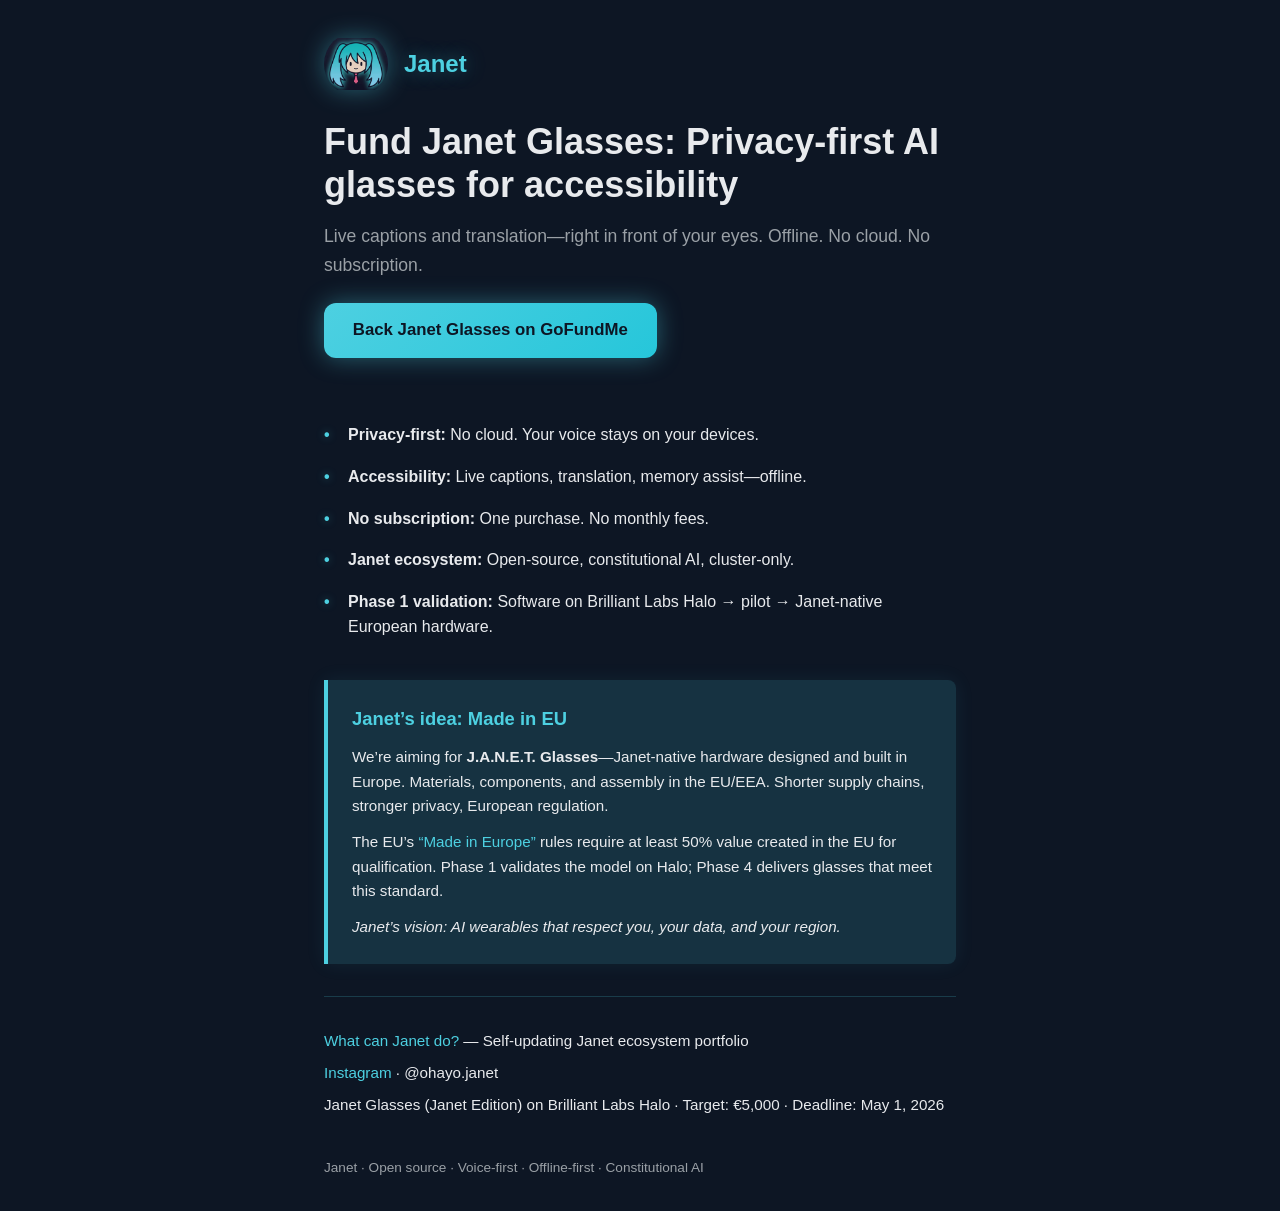
==== index.html @ bca8fe74 "Janet Glasses campaign landing page Made-with: Cursor" ====
<!DOCTYPE html>
<html lang="en">
<head>
    <meta charset="UTF-8">
    <meta name="viewport" content="width=device-width, initial-scale=1.0">
    <title>Fund Janet Glasses — Privacy-first AI glasses for accessibility</title>
    <meta name="description" content="Janet Glasses: live captions and translation, offline, no cloud, no subscription. Phase 1 crowdfunding for Janet Edition on Brilliant Labs Halo.">
    <link rel="icon" href="janet-icon.png" type="image/png">
    <style>
        :root {
            --aqua: #4DD0E1;
            --aqua-glow: rgba(77, 208, 225, 0.4);
            --aqua-soft: rgba(77, 208, 225, 0.15);
            --pink: #F48FB1;
            --pink-accent: #E91E63;
            --navy-bg: #0d1624;
            --navy-card: #151d2e;
            --text: #e8eaed;
            --text-muted: #9aa0a6;
        }
        * { margin: 0; padding: 0; box-sizing: border-box; }
        body {
            font-family: -apple-system, BlinkMacSystemFont, 'Segoe UI', Roboto, sans-serif;
            background: var(--navy-bg);
            color: var(--text);
            line-height: 1.6;
            min-height: 100vh;
        }
        .container { max-width: 680px; margin: 0 auto; padding: 2rem 1.5rem; }
        .header {
            display: flex;
            align-items: center;
            gap: 1rem;
            margin-bottom: 1.5rem;
        }
        .janet-icon {
            width: 64px;
            height: 64px;
            border-radius: 50%;
            object-fit: contain;
            flex-shrink: 0;
            filter: drop-shadow(0 0 12px var(--aqua-glow));
        }
        .brand {
            font-size: 1.5rem;
            font-weight: 700;
            color: var(--aqua);
            text-shadow: 0 0 20px var(--aqua-glow);
        }
        h1 {
            font-size: clamp(1.75rem, 5vw, 2.25rem);
            font-weight: 700;
            margin-bottom: 1rem;
            line-height: 1.2;
        }
        .tagline {
            font-size: 1.1rem;
            color: var(--text-muted);
            margin-bottom: 1.5rem;
        }
        .cta {
            display: inline-block;
            background: linear-gradient(135deg, var(--aqua) 0%, #26C6DA 100%);
            color: var(--navy-bg);
            padding: 0.9rem 1.8rem;
            border-radius: 12px;
            font-weight: 600;
            text-decoration: none;
            font-size: 1.05rem;
            margin-bottom: 2rem;
            transition: all 0.2s;
            box-shadow: 0 0 24px var(--aqua-glow);
        }
        .cta:hover {
            box-shadow: 0 0 36px var(--aqua-glow), 0 0 60px rgba(77, 208, 225, 0.2);
            transform: scale(1.02);
        }
        .bullets {
            list-style: none;
            margin: 1.5rem 0;
        }
        .bullets li {
            padding: 0.5rem 0;
            padding-left: 1.5rem;
            position: relative;
        }
        .bullets li::before {
            content: "•";
            position: absolute;
            left: 0;
            color: var(--aqua);
            font-weight: bold;
            text-shadow: 0 0 8px var(--aqua-glow);
        }
        .links {
            margin-top: 2rem;
            padding-top: 1.5rem;
            border-top: 1px solid rgba(77, 208, 225, 0.2);
            font-size: 0.95rem;
        }
        .links a {
            color: var(--aqua);
            text-decoration: none;
        }
        .links a:hover { 
            text-decoration: underline; 
            text-shadow: 0 0 8px var(--aqua-glow);
        }
        .links p { margin: 0.5rem 0; }
        .made-in-eu {
            margin-top: 2rem;
            padding: 1.5rem;
            background: var(--aqua-soft);
            border-left: 4px solid var(--aqua);
            border-radius: 0 8px 8px 0;
            box-shadow: 0 0 20px rgba(77, 208, 225, 0.08);
        }
        .made-in-eu h2 {
            font-size: 1.15rem;
            margin-bottom: 0.75rem;
            color: var(--aqua);
        }
        .made-in-eu p {
            margin-bottom: 0.75rem;
            font-size: 0.95rem;
            color: var(--text);
        }
        .made-in-eu p:last-child { margin-bottom: 0; }
        .made-in-eu a {
            color: var(--aqua);
            text-decoration: none;
        }
        .made-in-eu a:hover { text-decoration: underline; }
        footer {
            margin-top: 2.5rem;
            font-size: 0.85rem;
            color: var(--text-muted);
        }
    </style>
</head>
<body>
    <div class="container">
        <header class="header">
            <img src="janet-icon.png" alt="Janet" class="janet-icon">
            <span class="brand">Janet</span>
        </header>

        <h1>Fund Janet Glasses: Privacy-first AI glasses for accessibility</h1>
        <p class="tagline">Live captions and translation—right in front of your eyes. Offline. No cloud. No subscription.</p>

        <a href="https://www.gofundme.com/f/janet-glasses-privacyfirst-ai-glasses-for-accessibility" class="cta" id="cta-gofundme">Back Janet Glasses on GoFundMe</a>

        <ul class="bullets">
            <li><strong>Privacy-first:</strong> No cloud. Your voice stays on your devices.</li>
            <li><strong>Accessibility:</strong> Live captions, translation, memory assist—offline.</li>
            <li><strong>No subscription:</strong> One purchase. No monthly fees.</li>
            <li><strong>Janet ecosystem:</strong> Open-source, constitutional AI, cluster-only.</li>
            <li><strong>Phase 1 validation:</strong> Software on Brilliant Labs Halo → pilot → Janet-native European hardware.</li>
        </ul>

        <section class="made-in-eu">
            <h2>Janet’s idea: Made in EU</h2>
            <p>We’re aiming for <strong>J.A.N.E.T. Glasses</strong>—Janet-native hardware designed and built in Europe. Materials, components, and assembly in the EU/EEA. Shorter supply chains, stronger privacy, European regulation.</p>
            <p>The EU’s <a href="https://eur-lex.europa.eu/eli/reg_impl/2025/1728/oj/eng" target="_blank" rel="noopener">“Made in Europe”</a> rules require at least 50% value created in the EU for qualification. Phase 1 validates the model on Halo; Phase 4 delivers glasses that meet this standard.</p>
            <p><em>Janet’s vision: AI wearables that respect you, your data, and your region.</em></p>
        </section>

        <div class="links">
            <p><a href="https://what-can-janet-do.pages.dev">What can Janet do?</a> — Self-updating Janet ecosystem portfolio</p>
            <p><a href="https://www.instagram.com/ohayo.janet/" target="_blank" rel="noopener">Instagram</a> · @ohayo.janet</p>
            <p>Janet Glasses (Janet Edition) on Brilliant Labs Halo · Target: €5,000 · Deadline: May 1, 2026</p>
        </div>

        <footer>
            Janet · Open source · Voice-first · Offline-first · Constitutional AI
        </footer>
    </div>
</body>
</html>
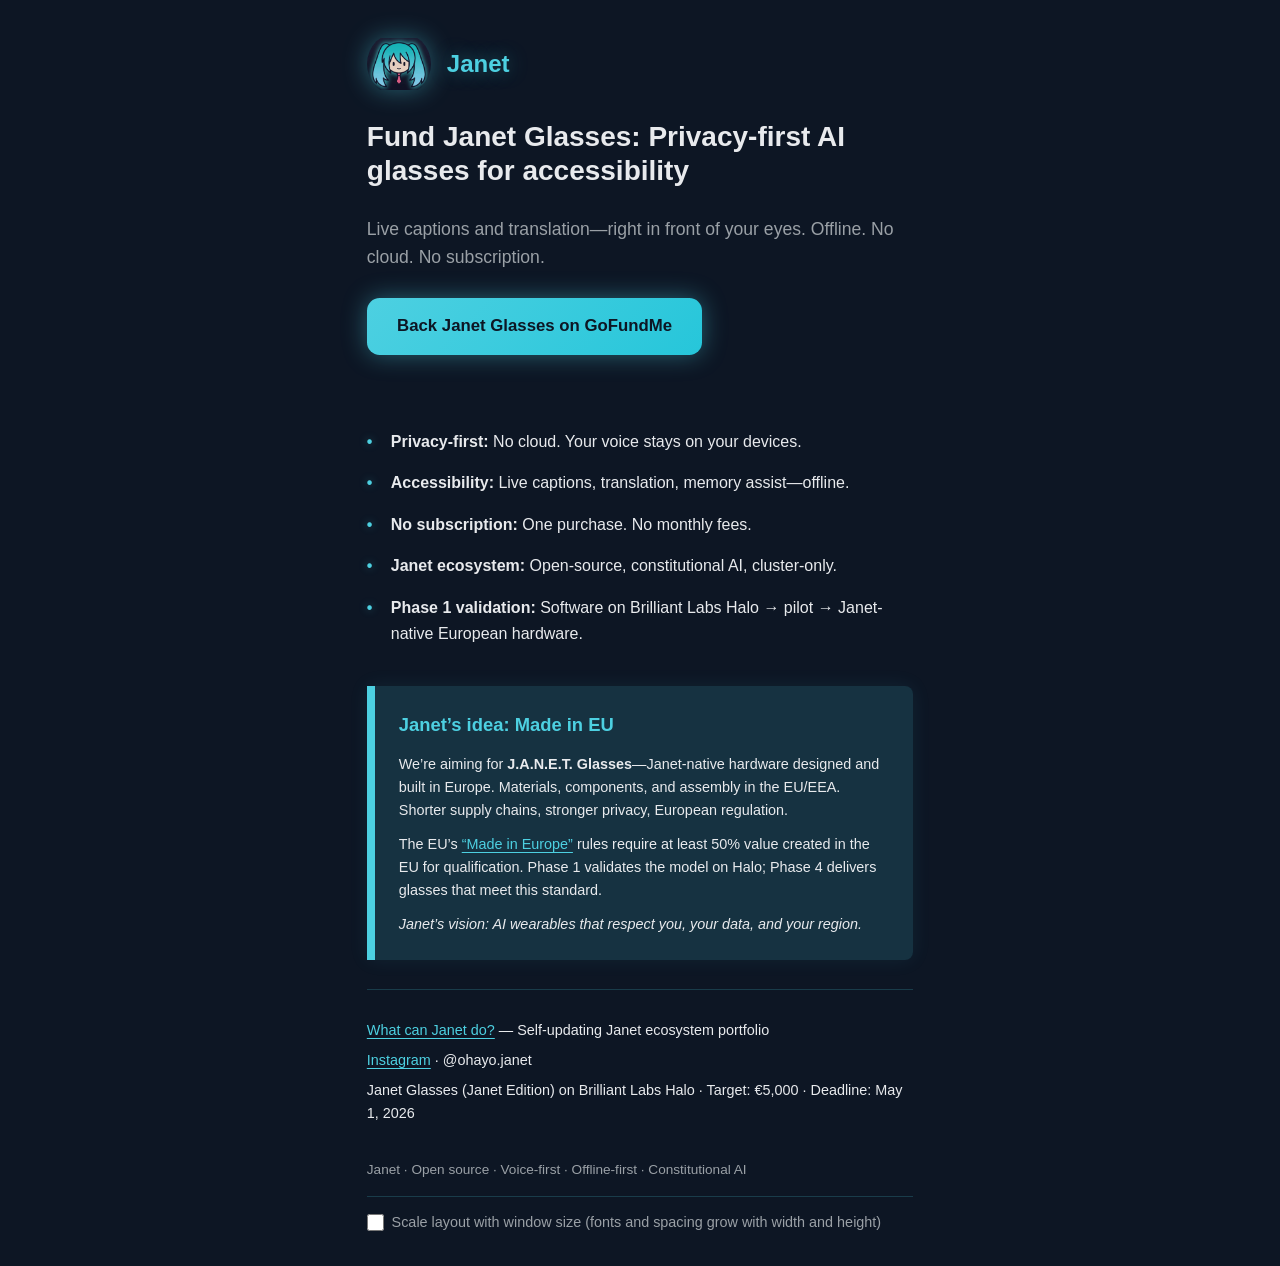
==== commit ccd64824: "Landing: a11y, fluid scale, GoFundMe embed, easter egg game - Skip link, focus-visible, reduced-moti" ====
--- a/index.html
+++ b/index.html
@@ -5,6 +5,16 @@
     <meta name="viewport" content="width=device-width, initial-scale=1.0">
     <title>Fund Janet Glasses — Privacy-first AI glasses for accessibility</title>
     <meta name="description" content="Janet Glasses: live captions and translation, offline, no cloud, no subscription. Phase 1 crowdfunding for Janet Edition on Brilliant Labs Halo.">
+    <meta property="og:title" content="Fund Janet Glasses — Privacy-first AI glasses for accessibility">
+    <meta property="og:description" content="Live captions and translation—right in front of your eyes. Offline. No cloud. No subscription.">
+    <meta property="og:image" content="https://glasses.greatsage.org/janet-glasses-hero-1200x630.png">
+    <meta property="og:url" content="https://glasses.greatsage.org/">
+    <meta property="og:type" content="website">
+    <meta name="twitter:card" content="summary_large_image">
+    <meta name="twitter:image" content="https://glasses.greatsage.org/janet-glasses-hero-1200x630.png">
+    <meta name="twitter:title" content="Fund Janet Glasses — Privacy-first AI glasses for accessibility">
+    <meta name="twitter:description" content="Live captions and translation—offline, no cloud, no subscription.">
+    <meta name="theme-color" content="#0d1624">
     <link rel="icon" href="janet-icon.png" type="image/png">
     <style>
         :root {
@@ -17,57 +27,126 @@
             --navy-card: #151d2e;
             --text: #e8eaed;
             --text-muted: #9aa0a6;
+            /* Scale from viewport – 1vmin = 1% of smaller dimension (aspect-ratio aware) */
+            --v: 1vmin;
+            --s: calc(var(--v) * 2);
+            /* Content width: viewport minus gutters, capped by height×ratio (width:height aspect scaling) */
+            --content-max: min(calc(100vw - var(--s) * 3), calc(100vh * 16 / 9));
+            --pad: var(--s);
+            /* Typography: scales with viewport (vmin = aspect-ratio aware) */
+            --fs-base: clamp(calc(var(--v) * 2), calc(var(--v) * 2.5), calc(var(--v) * 4));
+            --fs-heading: calc(var(--fs-base) * 1.75);
+            --fs-brand: calc(var(--fs-base) * 1.4);
+            --fs-small: calc(var(--fs-base) * 0.9);
+            /* Icon: proportional to viewport */
+            --icon-size: calc(var(--v) * 10);
+        }
+        /* Fixed mode: no viewport scaling */
+        html:not(:has(#fluid-scale:checked)) {
+            --content-max: 65ch;
+            --pad: 1em;
+            --fs-base: 1rem;
+            --fs-heading: 1.75em;
+            --fs-brand: 1.5em;
+            --fs-small: 0.9em;
+            --icon-size: 4em;
         }
         * { margin: 0; padding: 0; box-sizing: border-box; }
+        :focus { outline: none; }
+        :focus-visible {
+            outline: 3px solid var(--aqua);
+            outline-offset: 2px;
+        }
+        @media (prefers-reduced-motion: reduce) {
+            *, *::before, *::after {
+                animation-duration: 0.01ms !important;
+                animation-iteration-count: 1 !important;
+                transition-duration: 0.01ms !important;
+            }
+            .cta:hover { transform: none; }
+        }
+        .skip-link {
+            position: absolute;
+            top: var(--pad);
+            left: var(--pad);
+            padding: calc(var(--pad) / 2) var(--pad);
+            background: var(--aqua);
+            color: var(--navy-bg);
+            font-weight: 600;
+            text-decoration: none;
+            border-radius: calc(var(--pad) / 2);
+            z-index: 9999;
+            transform: translateY(-200%);
+            transition: transform 0.2s;
+        }
+        .skip-link:focus {
+            transform: translateY(0);
+            outline: 3px solid var(--text);
+            outline-offset: 2px;
+        }
+        @media (prefers-reduced-motion: reduce) {
+            .skip-link { transition: none; }
+        }
+        html { scroll-behavior: smooth; }
+        @media (prefers-reduced-motion: reduce) {
+            html { scroll-behavior: auto; }
+        }
         body {
             font-family: -apple-system, BlinkMacSystemFont, 'Segoe UI', Roboto, sans-serif;
+            font-size: var(--fs-base);
             background: var(--navy-bg);
             color: var(--text);
             line-height: 1.6;
             min-height: 100vh;
         }
-        .container { max-width: 680px; margin: 0 auto; padding: 2rem 1.5rem; }
+        .container {
+            max-width: var(--content-max);
+            margin: 0 auto;
+            padding: calc(var(--pad) * 2) var(--pad);
+        }
         .header {
             display: flex;
             align-items: center;
-            gap: 1rem;
-            margin-bottom: 1.5rem;
+            gap: var(--pad);
+            margin-bottom: calc(var(--pad) * 1.5);
         }
         .janet-icon {
-            width: 64px;
-            height: 64px;
+            width: var(--icon-size);
+            height: var(--icon-size);
+            min-width: var(--icon-size);
+            min-height: var(--icon-size);
             border-radius: 50%;
             object-fit: contain;
             flex-shrink: 0;
             filter: drop-shadow(0 0 12px var(--aqua-glow));
         }
         .brand {
-            font-size: 1.5rem;
+            font-size: var(--fs-brand);
             font-weight: 700;
             color: var(--aqua);
             text-shadow: 0 0 20px var(--aqua-glow);
         }
         h1 {
-            font-size: clamp(1.75rem, 5vw, 2.25rem);
+            font-size: var(--fs-heading);
             font-weight: 700;
-            margin-bottom: 1rem;
+            margin-bottom: var(--pad);
             line-height: 1.2;
         }
         .tagline {
-            font-size: 1.1rem;
+            font-size: calc(var(--fs-base) * 1.1);
             color: var(--text-muted);
-            margin-bottom: 1.5rem;
+            margin-bottom: calc(var(--pad) * 1.5);
         }
         .cta {
             display: inline-block;
             background: linear-gradient(135deg, var(--aqua) 0%, #26C6DA 100%);
             color: var(--navy-bg);
-            padding: 0.9rem 1.8rem;
-            border-radius: 12px;
+            padding: calc(var(--pad) * 0.9) calc(var(--pad) * 1.8);
+            border-radius: calc(var(--pad) * 0.75);
             font-weight: 600;
             text-decoration: none;
-            font-size: 1.05rem;
-            margin-bottom: 2rem;
+            font-size: calc(var(--fs-base) * 1.05);
+            margin-bottom: calc(var(--pad) * 2);
             transition: all 0.2s;
             box-shadow: 0 0 24px var(--aqua-glow);
         }
@@ -77,11 +156,11 @@
         }
         .bullets {
             list-style: none;
-            margin: 1.5rem 0;
+            margin: calc(var(--pad) * 1.5) 0;
         }
         .bullets li {
-            padding: 0.5rem 0;
-            padding-left: 1.5rem;
+            padding: calc(var(--pad) / 2) 0;
+            padding-left: calc(var(--pad) * 1.5);
             position: relative;
         }
         .bullets li::before {
@@ -93,62 +172,134 @@
             text-shadow: 0 0 8px var(--aqua-glow);
         }
         .links {
-            margin-top: 2rem;
-            padding-top: 1.5rem;
+            margin-top: calc(var(--pad) * 2);
+            padding-top: calc(var(--pad) * 1.5);
             border-top: 1px solid rgba(77, 208, 225, 0.2);
-            font-size: 0.95rem;
+            font-size: var(--fs-small);
         }
         .links a {
             color: var(--aqua);
-            text-decoration: none;
+            text-decoration: underline;
+            text-underline-offset: 0.2em;
         }
         .links a:hover { 
             text-decoration: underline; 
             text-shadow: 0 0 8px var(--aqua-glow);
         }
-        .links p { margin: 0.5rem 0; }
+        .links a:active, .made-in-eu a:active { color: var(--pink); }
+        .cta:active { filter: brightness(0.95); }
+        .links p { margin: calc(var(--pad) / 2) 0; }
         .made-in-eu {
-            margin-top: 2rem;
-            padding: 1.5rem;
+            margin-top: calc(var(--pad) * 2);
+            padding: calc(var(--pad) * 1.5);
             background: var(--aqua-soft);
-            border-left: 4px solid var(--aqua);
-            border-radius: 0 8px 8px 0;
+            border-left: calc(var(--pad) / 2) solid var(--aqua);
+            border-radius: 0 calc(var(--pad) / 2) calc(var(--pad) / 2) 0;
             box-shadow: 0 0 20px rgba(77, 208, 225, 0.08);
         }
         .made-in-eu h2 {
-            font-size: 1.15rem;
-            margin-bottom: 0.75rem;
+            font-size: calc(var(--fs-base) * 1.15);
+            margin-bottom: calc(var(--pad) * 0.75);
             color: var(--aqua);
         }
         .made-in-eu p {
-            margin-bottom: 0.75rem;
-            font-size: 0.95rem;
+            margin-bottom: calc(var(--pad) * 0.75);
+            font-size: var(--fs-small);
             color: var(--text);
         }
         .made-in-eu p:last-child { margin-bottom: 0; }
         .made-in-eu a {
             color: var(--aqua);
-            text-decoration: none;
+            text-decoration: underline;
+            text-underline-offset: 0.2em;
         }
         .made-in-eu a:hover { text-decoration: underline; }
+        .visually-hidden {
+            position: absolute;
+            width: 1px;
+            height: 1px;
+            padding: 0;
+            margin: -1px;
+            overflow: hidden;
+            clip: rect(0, 0, 0, 0);
+            white-space: nowrap;
+            border: 0;
+        }
         footer {
-            margin-top: 2.5rem;
-            font-size: 0.85rem;
+            margin-top: calc(var(--pad) * 2.5);
+            font-size: calc(var(--fs-base) * 0.85);
             color: var(--text-muted);
         }
+        .fluid-toggle {
+            display: flex;
+            align-items: center;
+            gap: calc(var(--pad) / 2);
+            margin-top: var(--pad);
+            padding-top: var(--pad);
+            border-top: 1px solid rgba(77, 208, 225, 0.2);
+            font-size: calc(var(--fs-base) * 0.9);
+        }
+        .fluid-toggle input {
+            width: calc(var(--fs-base) * 1.1);
+            height: calc(var(--fs-base) * 1.1);
+            accent-color: var(--aqua);
+        }
+        .fluid-toggle label {
+            cursor: pointer;
+        }
+        /* Janet easter-egg game */
+        body.janet-game-active { overflow: hidden; }
+        body.janet-game-active .container {
+            position: relative;
+            min-height: 100vh;
+            transform-style: preserve-3d;
+            perspective: 1000px;
+            transition: transform 0.1s ease-out;
+        }
+        .janet-ball {
+            position: absolute;
+            width: 48px;
+            height: 48px;
+            border-radius: 50%;
+            background: url(janet-icon.png) center/contain no-repeat;
+            filter: drop-shadow(0 0 12px var(--aqua-glow));
+            pointer-events: none;
+            z-index: 9998;
+        }
+        .janet-game-hud {
+            position: fixed;
+            top: var(--pad);
+            left: 50%;
+            transform: translateX(-50%);
+            background: rgba(13, 22, 36, 0.9);
+            color: var(--aqua);
+            padding: calc(var(--pad) / 2) var(--pad);
+            border-radius: calc(var(--pad) / 2);
+            font-size: var(--fs-small);
+            z-index: 9999;
+            display: none;
+        }
+        body.janet-game-active .janet-game-hud { display: block; }
+        body.janet-game-active .janet-game-hud.game-over { color: var(--pink); }
     </style>
 </head>
 <body>
+    <a href="#main" class="skip-link">Skip to main content</a>
     <div class="container">
-        <header class="header">
-            <img src="janet-icon.png" alt="Janet" class="janet-icon">
+        <header class="header" role="banner">
+            <img src="janet-icon.png" alt="Janet logo" class="janet-icon" id="janet-icon">
             <span class="brand">Janet</span>
         </header>
 
+        <main id="main" role="main" tabindex="-1">
         <h1>Fund Janet Glasses: Privacy-first AI glasses for accessibility</h1>
         <p class="tagline">Live captions and translation—right in front of your eyes. Offline. No cloud. No subscription.</p>
 
-        <a href="https://www.gofundme.com/f/janet-glasses-privacyfirst-ai-glasses-for-accessibility" class="cta" id="cta-gofundme">Back Janet Glasses on GoFundMe</a>
+        <a href="https://www.gofundme.com/f/janet-glasses-privacyfirst-ai-glasses-for-accessibility" class="cta" id="cta-gofundme">Back Janet Glasses on GoFundMe<span class="visually-hidden"> (opens in new tab)</span></a>
+
+        <div class="gfm-embed-wrapper" style="margin: calc(var(--pad) * 2) 0;">
+            <div class="gfm-embed" data-url="https://www.gofundme.com/f/janet-glasses-privacyfirst-ai-glasses-for-accessibility/widget/large?sharesheet=undefined&attribution_id=sl:8b7b80c6-22b8-442d-af2a-6bb6e446ad52"></div>
+        </div>
 
         <ul class="bullets">
             <li><strong>Privacy-first:</strong> No cloud. Your voice stays on your devices.</li>
@@ -158,22 +309,133 @@
             <li><strong>Phase 1 validation:</strong> Software on Brilliant Labs Halo → pilot → Janet-native European hardware.</li>
         </ul>
 
-        <section class="made-in-eu">
-            <h2>Janet’s idea: Made in EU</h2>
+        <section class="made-in-eu" aria-labelledby="made-in-eu-heading">
+            <h2 id="made-in-eu-heading">Janet’s idea: Made in EU</h2>
             <p>We’re aiming for <strong>J.A.N.E.T. Glasses</strong>—Janet-native hardware designed and built in Europe. Materials, components, and assembly in the EU/EEA. Shorter supply chains, stronger privacy, European regulation.</p>
-            <p>The EU’s <a href="https://eur-lex.europa.eu/eli/reg_impl/2025/1728/oj/eng" target="_blank" rel="noopener">“Made in Europe”</a> rules require at least 50% value created in the EU for qualification. Phase 1 validates the model on Halo; Phase 4 delivers glasses that meet this standard.</p>
+            <p>The EU’s <a href="https://eur-lex.europa.eu/eli/reg_impl/2025/1728/oj/eng" target="_blank" rel="noopener noreferrer">“Made in Europe”<span class="visually-hidden"> (opens in new tab)</span></a> rules require at least 50% value created in the EU for qualification. Phase 1 validates the model on Halo; Phase 4 delivers glasses that meet this standard.</p>
             <p><em>Janet’s vision: AI wearables that respect you, your data, and your region.</em></p>
         </section>
 
         <div class="links">
             <p><a href="https://what-can-janet-do.pages.dev">What can Janet do?</a> — Self-updating Janet ecosystem portfolio</p>
-            <p><a href="https://www.instagram.com/ohayo.janet/" target="_blank" rel="noopener">Instagram</a> · @ohayo.janet</p>
+            <p><a href="https://www.instagram.com/ohayo.janet/" target="_blank" rel="noopener noreferrer">Instagram<span class="visually-hidden"> (opens in new tab)</span></a> · @ohayo.janet</p>
             <p>Janet Glasses (Janet Edition) on Brilliant Labs Halo · Target: €5,000 · Deadline: May 1, 2026</p>
         </div>
 
-        <footer>
+        </main>
+
+        <footer role="contentinfo">
             Janet · Open source · Voice-first · Offline-first · Constitutional AI
+            <p class="fluid-toggle">
+                <input type="checkbox" id="fluid-scale">
+                <label for="fluid-scale">Scale layout with window size (fonts and spacing grow with width and height)</label>
+            </p>
         </footer>
     </div>
+    <div class="janet-game-hud" id="janet-hud" aria-live="polite">← → to tilt · Esc to exit</div>
+    <script defer src="https://www.gofundme.com/static/js/embed.js"></script>
+    <script>
+(function() {
+  var icon = document.getElementById('janet-icon');
+  var fluidCheck = document.getElementById('fluid-scale');
+  var container = document.querySelector('.container');
+  var hud = document.getElementById('janet-hud');
+  var clickCount = 0;
+  var gameActive = false;
+
+  function resetClicks() {
+    if (!fluidCheck.checked) clickCount = 0;
+  }
+  fluidCheck.addEventListener('change', resetClicks);
+
+  icon.addEventListener('click', function() {
+    if (gameActive) return;
+    if (!fluidCheck.checked) { clickCount = 0; return; }
+    clickCount++;
+    if (clickCount >= 10) {
+      clickCount = 0;
+      startGame();
+    }
+  });
+
+  function startGame() {
+    if (gameActive || window.matchMedia('(prefers-reduced-motion: reduce)').matches) return;
+    gameActive = true;
+    document.body.classList.add('janet-game-active');
+    icon.style.visibility = 'hidden';
+
+    var ball = document.createElement('div');
+    ball.className = 'janet-ball';
+    ball.setAttribute('role', 'img');
+    ball.setAttribute('aria-hidden', 'true');
+    var rect = container.getBoundingClientRect();
+    ball.style.left = (rect.width / 2 - 24) + 'px';
+    ball.style.top = '60px';
+    container.appendChild(ball);
+
+    var x = rect.width / 2 - 24, y = 60;
+    var vx = 0, vy = 0;
+    var tilt = 0;
+    var tiltMax = 12;
+    var gravity = 0.4;
+    var friction = 0.98;
+    var startTime = Date.now();
+
+    function formatTime(ms) {
+      var s = Math.floor(ms / 1000);
+      return Math.floor(s / 60) + ':' + (s % 60).toString().padStart(2, '0');
+    }
+
+    hud.textContent = '0:00 · ← → to tilt · Esc to exit';
+    hud.classList.remove('game-over');
+
+    function onKey(e) {
+      if (e.key === 'Escape') { endGame(); e.preventDefault(); }
+      if (e.key === 'ArrowLeft') tilt = Math.max(-tiltMax, tilt - 2);
+      if (e.key === 'ArrowRight') tilt = Math.min(tiltMax, tilt + 2);
+    }
+    function onKeyUp(e) {
+      if (e.key === 'ArrowLeft' || e.key === 'ArrowRight') tilt *= 0.5;
+    }
+    window.addEventListener('keydown', onKey);
+    window.addEventListener('keyup', onKeyUp);
+
+    function endGame() {
+      gameActive = false;
+      document.body.classList.remove('janet-game-active');
+      icon.style.visibility = '';
+      if (ball.parentNode) ball.remove();
+      window.removeEventListener('keydown', onKey);
+      window.removeEventListener('keyup', onKeyUp);
+    }
+
+    function loop() {
+      if (!gameActive) return;
+      var w = container.offsetWidth, h = container.offsetHeight;
+      vx += tilt * 0.15;
+      vx *= friction;
+      vy += gravity;
+      x += vx;
+      y += vy;
+      if (x < 0 || x > w - 48) {
+        hud.textContent = 'Survived ' + formatTime(Date.now() - startTime) + ' · Press Esc to exit.';
+        hud.classList.add('game-over');
+        requestAnimationFrame(loop);
+        return;
+      }
+      if (y < 0) { y = 0; vy *= -0.6; }
+      if (y > h - 48) { y = h - 48; vy *= -0.65; }
+      if (x < 0) { x = 0; vx *= -0.6; }
+      if (x > w - 48) { x = w - 48; vx *= -0.6; }
+      ball.style.left = x + 'px';
+      ball.style.top = y + 'px';
+      container.style.transform = 'perspective(1000px) rotateY(' + (tilt * 0.5) + 'deg)';
+      hud.textContent = formatTime(Date.now() - startTime) + ' · ← → to tilt · Esc to exit';
+      requestAnimationFrame(loop);
+    }
+    requestAnimationFrame(loop);
+  }
+})();
+    </script>
 </body>
 </html>
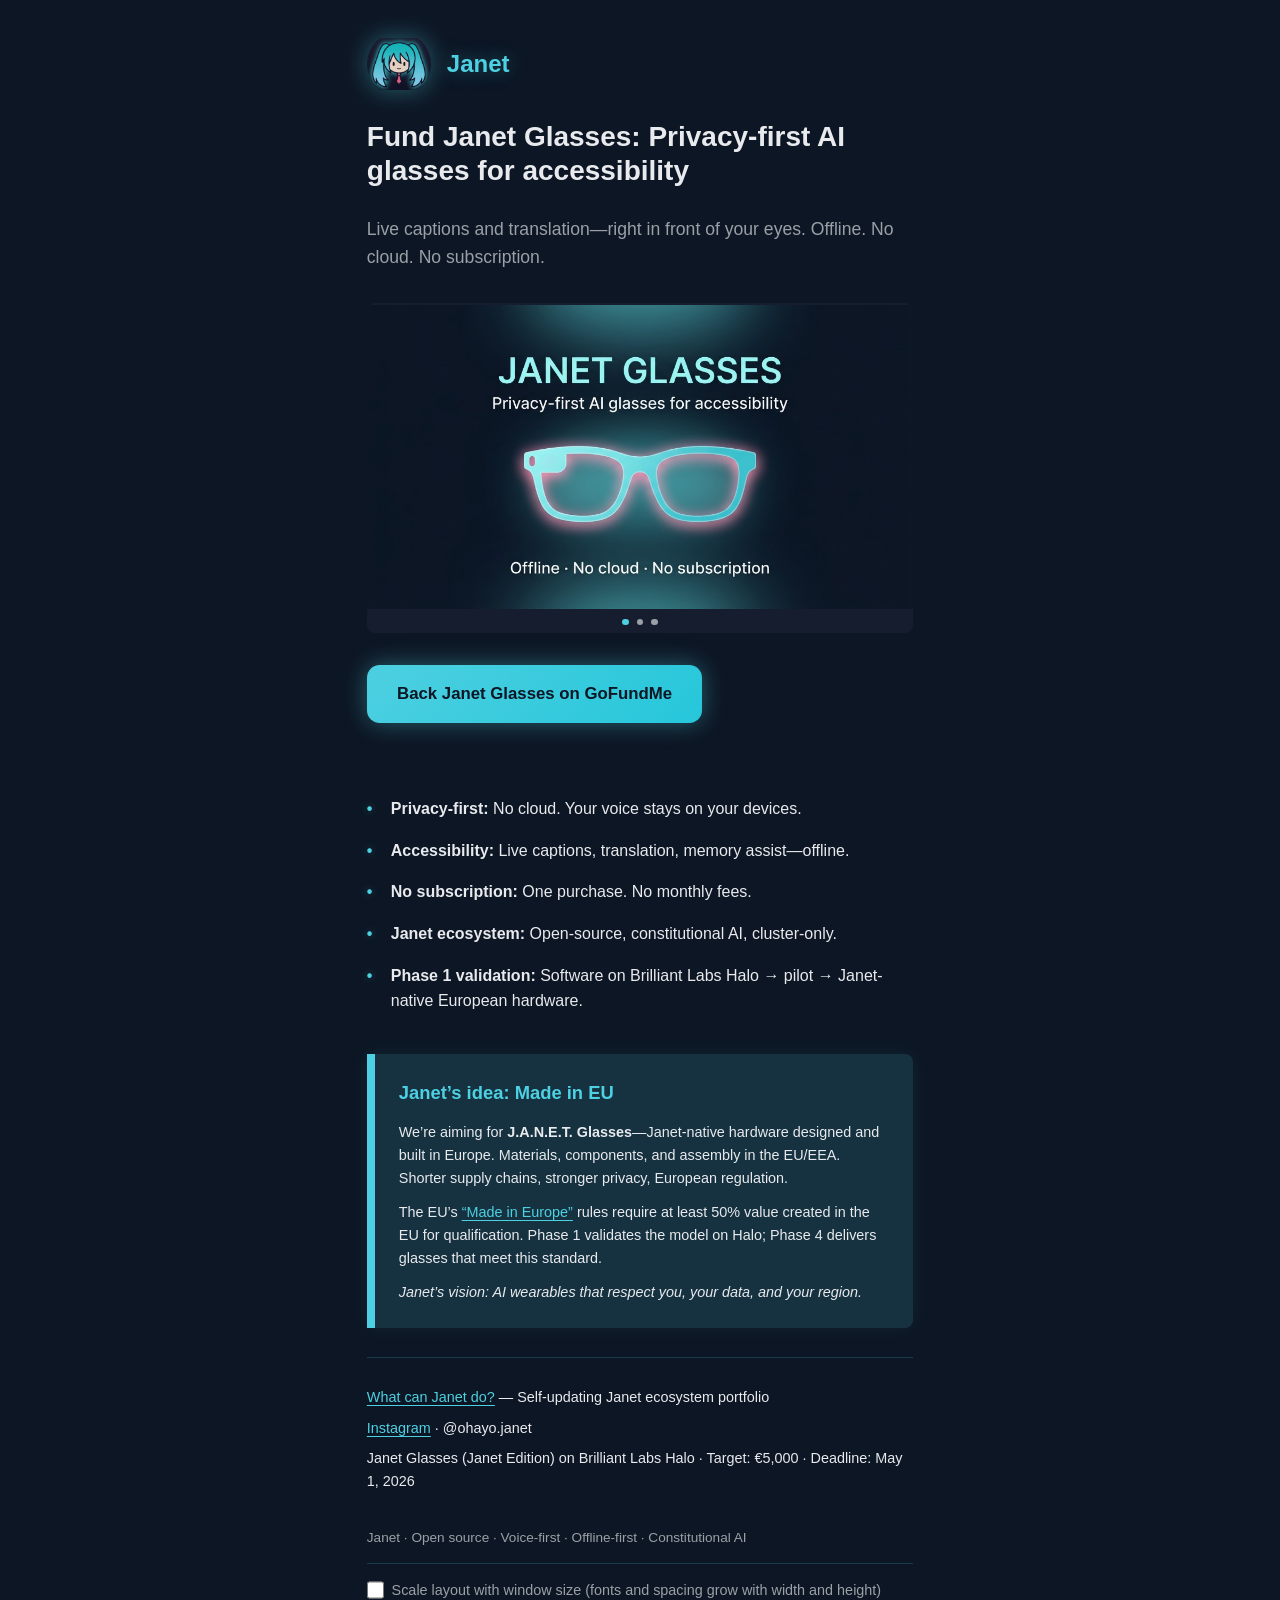
==== commit ff9682e2: "Add auto-scrolling carousel with campaign visuals - 3 promotional images, 3s auto-advance - Dots for" ====
--- a/index.html
+++ b/index.html
@@ -281,6 +281,46 @@
         }
         body.janet-game-active .janet-game-hud { display: block; }
         body.janet-game-active .janet-game-hud.game-over { color: var(--pink); }
+        /* Carousel */
+        .carousel {
+            margin: calc(var(--pad) * 2) 0;
+            border-radius: calc(var(--pad) / 2);
+            overflow: hidden;
+            background: var(--navy-card);
+        }
+        .carousel-track {
+            display: flex;
+            transition: transform 0.5s ease-in-out;
+        }
+        .carousel-slide {
+            flex: 0 0 100%;
+            min-width: 100%;
+        }
+        .carousel-slide img {
+            width: 100%;
+            height: auto;
+            display: block;
+            aspect-ratio: 16 / 9;
+            object-fit: contain;
+        }
+        .carousel-dots {
+            display: flex;
+            justify-content: center;
+            gap: calc(var(--pad) / 2);
+            padding: calc(var(--pad) / 2) 0;
+        }
+        .carousel-dots button {
+            width: calc(var(--pad) / 2);
+            height: calc(var(--pad) / 2);
+            border-radius: 50%;
+            border: none;
+            background: var(--text-muted);
+            cursor: pointer;
+        }
+        .carousel-dots button[aria-selected="true"] { background: var(--aqua); }
+        @media (prefers-reduced-motion: reduce) {
+            .carousel-track { transition: none; }
+        }
     </style>
 </head>
 <body>
@@ -294,6 +334,19 @@
         <main id="main" role="main" tabindex="-1">
         <h1>Fund Janet Glasses: Privacy-first AI glasses for accessibility</h1>
         <p class="tagline">Live captions and translation—right in front of your eyes. Offline. No cloud. No subscription.</p>
+
+        <section class="carousel" role="region" aria-roledescription="carousel" aria-label="Janet Glasses campaign visuals">
+            <div class="carousel-track" id="carousel-track">
+                <div class="carousel-slide"><img src="carousel-1.png" alt="JANET GLASSES — Privacy-first AI glasses for accessibility. Offline, no cloud, no subscription."></div>
+                <div class="carousel-slide"><img src="carousel-2.png" alt="Live captions offline. Your voice stays yours. Janet smart glasses with AR display."></div>
+                <div class="carousel-slide"><img src="carousel-3.png" alt="JANET GLASSES — Privacy-first, accessibility, made in EU."></div>
+            </div>
+            <div class="carousel-dots" role="tablist" aria-label="Carousel slides">
+                <button type="button" role="tab" aria-selected="true" aria-label="Slide 1" data-slide="0"></button>
+                <button type="button" role="tab" aria-selected="false" aria-label="Slide 2" data-slide="1"></button>
+                <button type="button" role="tab" aria-selected="false" aria-label="Slide 3" data-slide="2"></button>
+            </div>
+        </section>
 
         <a href="https://www.gofundme.com/f/janet-glasses-privacyfirst-ai-glasses-for-accessibility" class="cta" id="cta-gofundme">Back Janet Glasses on GoFundMe<span class="visually-hidden"> (opens in new tab)</span></a>
 
@@ -334,6 +387,35 @@
     </div>
     <div class="janet-game-hud" id="janet-hud" aria-live="polite">← → to tilt · Esc to exit</div>
     <script defer src="https://www.gofundme.com/static/js/embed.js"></script>
+    <script>
+(function() {
+  var track = document.getElementById('carousel-track');
+  var dots = document.querySelectorAll('.carousel-dots button');
+  var total = 3;
+  var current = 0;
+  var interval = 3000;
+  var carouselTimer;
+
+  function goTo(n) {
+    current = (n + total) % total;
+    track.style.transform = 'translateX(-' + (current * 100) + '%)';
+    dots.forEach(function(d, i) { d.setAttribute('aria-selected', i === current); });
+  }
+  function next() { goTo(current + 1); }
+  dots.forEach(function(btn, i) {
+    btn.addEventListener('click', function() { goTo(i); resetTimer(); });
+  });
+  function resetTimer() {
+    clearInterval(carouselTimer);
+    if (!window.matchMedia('(prefers-reduced-motion: reduce)').matches) {
+      carouselTimer = setInterval(next, interval);
+    }
+  }
+  if (!window.matchMedia('(prefers-reduced-motion: reduce)').matches) {
+    carouselTimer = setInterval(next, interval);
+  }
+})();
+    </script>
     <script>
 (function() {
   var icon = document.getElementById('janet-icon');
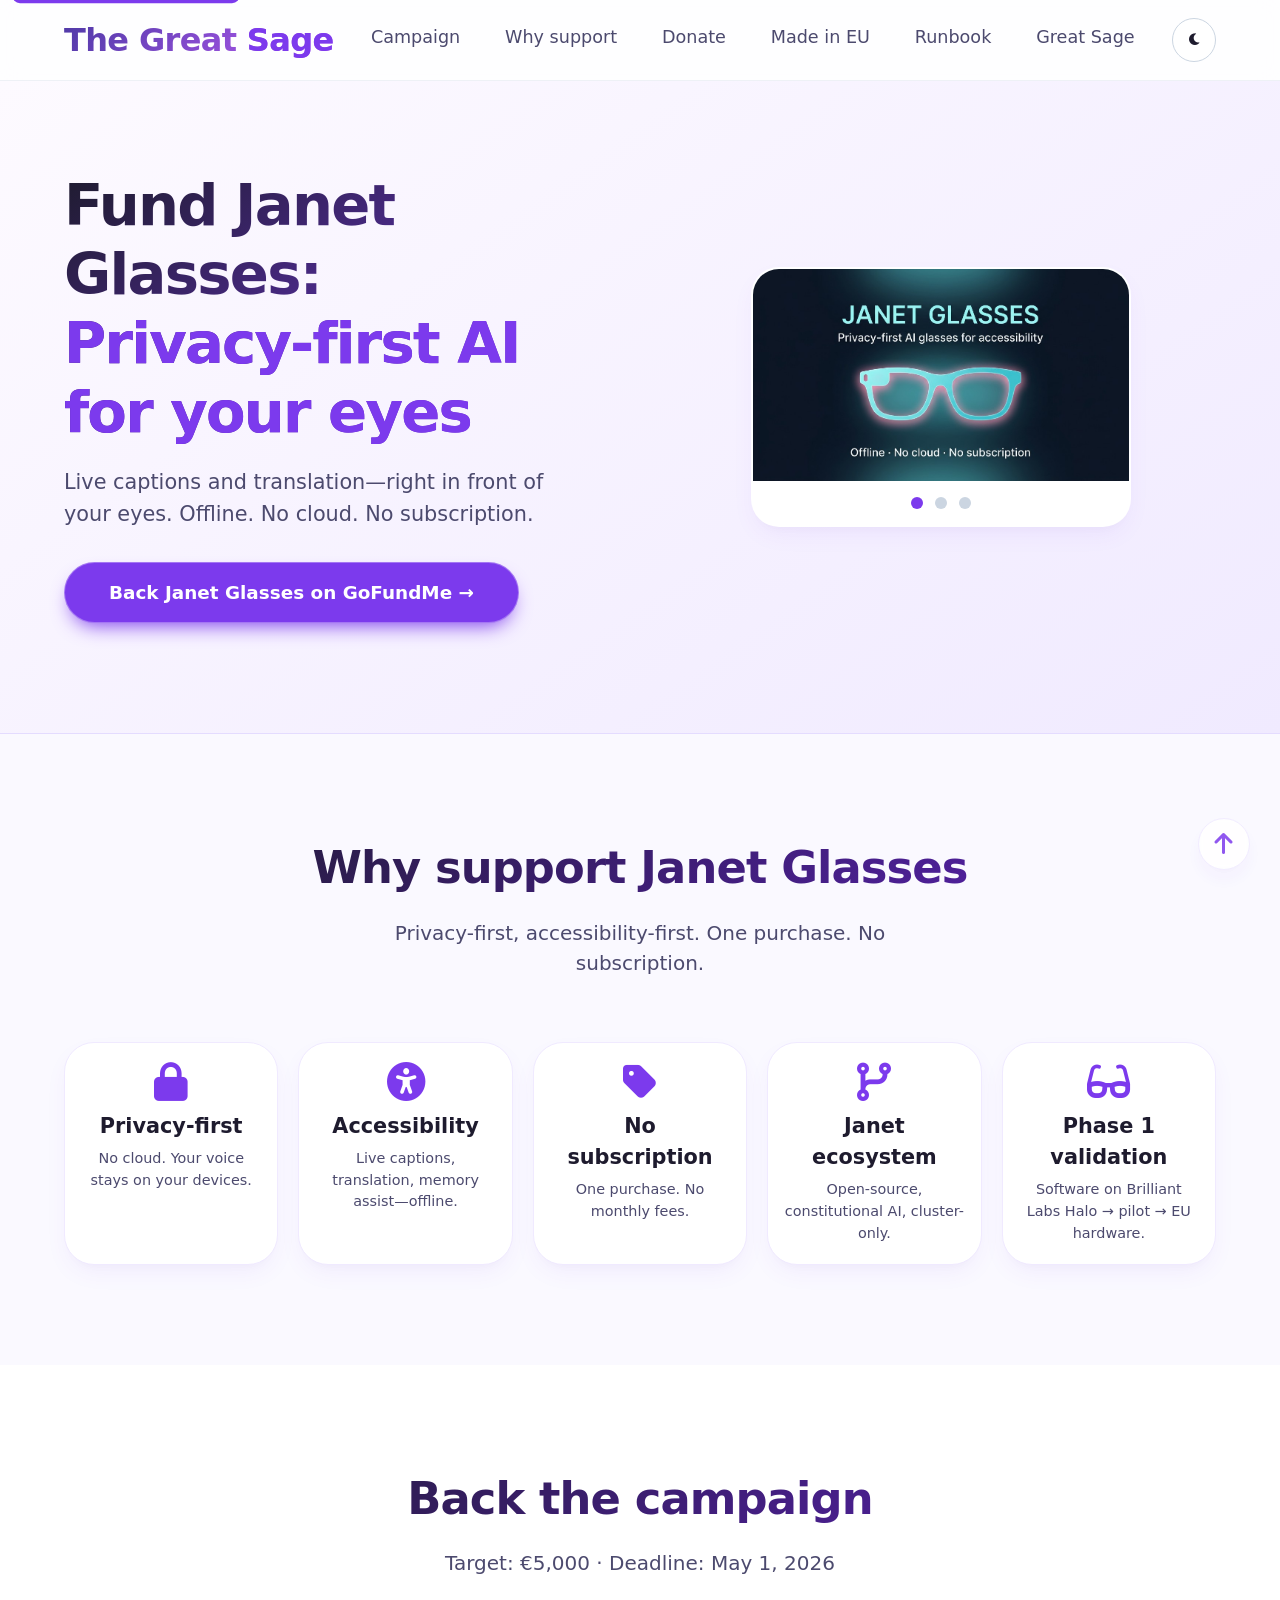
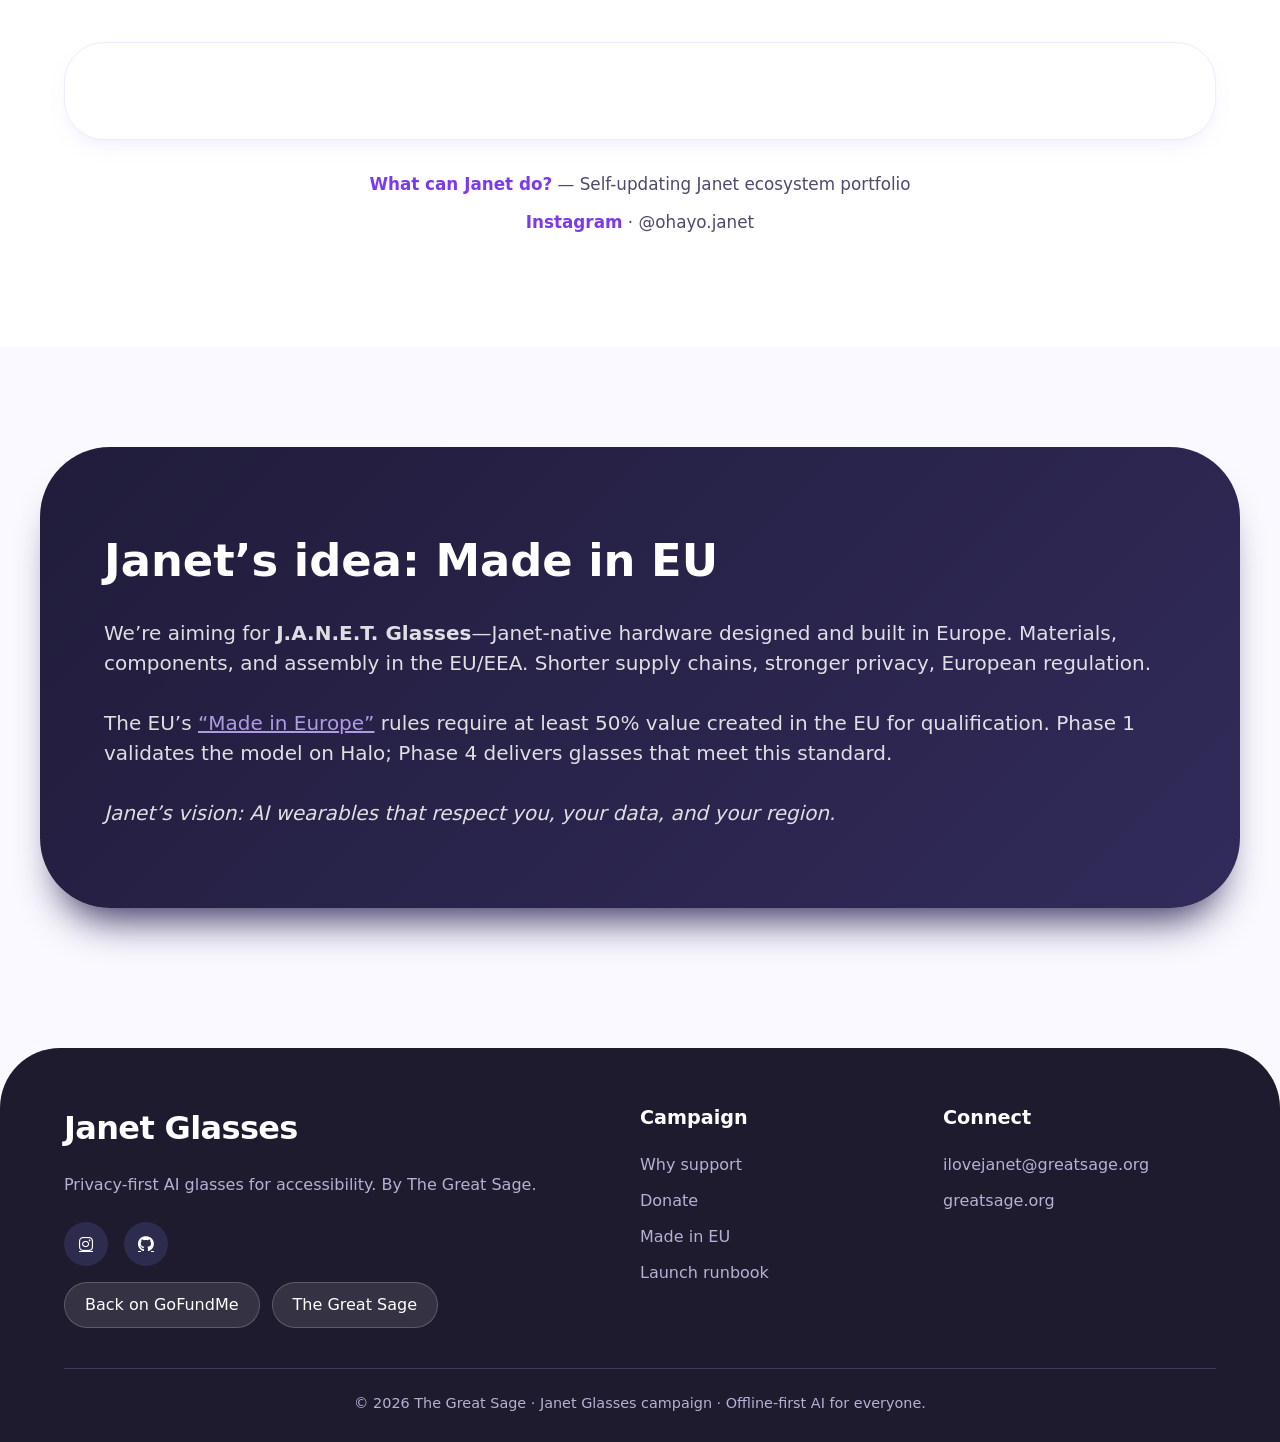
==== commit 2520c8a9: "Redesign to match greatsage.org (purple theme, navbar, hero, sections, footer) Made-with: Cursor" ====
--- a/index.html
+++ b/index.html
@@ -5,6 +5,8 @@
     <meta name="viewport" content="width=device-width, initial-scale=1.0">
     <title>Fund Janet Glasses — Privacy-first AI glasses for accessibility</title>
     <meta name="description" content="Janet Glasses: live captions and translation, offline, no cloud, no subscription. Phase 1 crowdfunding for Janet Edition on Brilliant Labs Halo.">
+    <link rel="canonical" href="https://glasses.greatsage.org/">
+    <meta name="robots" content="index, follow">
     <meta property="og:title" content="Fund Janet Glasses — Privacy-first AI glasses for accessibility">
     <meta property="og:description" content="Live captions and translation—right in front of your eyes. Offline. No cloud. No subscription.">
     <meta property="og:image" content="https://glasses.greatsage.org/janet-glasses-hero-1200x630.png">
@@ -14,510 +16,598 @@
     <meta name="twitter:image" content="https://glasses.greatsage.org/janet-glasses-hero-1200x630.png">
     <meta name="twitter:title" content="Fund Janet Glasses — Privacy-first AI glasses for accessibility">
     <meta name="twitter:description" content="Live captions and translation—offline, no cloud, no subscription.">
-    <meta name="theme-color" content="#0d1624">
+    <meta name="theme-color" content="#7C3AED" id="meta-theme">
     <link rel="icon" href="janet-icon.png" type="image/png">
+    <link rel="stylesheet" href="https://cdnjs.cloudflare.com/ajax/libs/font-awesome/6.0.0-beta3/css/all.min.css">
     <style>
-        :root {
-            --aqua: #4DD0E1;
-            --aqua-glow: rgba(77, 208, 225, 0.4);
-            --aqua-soft: rgba(77, 208, 225, 0.15);
-            --pink: #F48FB1;
-            --pink-accent: #E91E63;
-            --navy-bg: #0d1624;
-            --navy-card: #151d2e;
-            --text: #e8eaed;
-            --text-muted: #9aa0a6;
-            /* Scale from viewport – 1vmin = 1% of smaller dimension (aspect-ratio aware) */
-            --v: 1vmin;
-            --s: calc(var(--v) * 2);
-            /* Content width: viewport minus gutters, capped by height×ratio (width:height aspect scaling) */
-            --content-max: min(calc(100vw - var(--s) * 3), calc(100vh * 16 / 9));
-            --pad: var(--s);
-            /* Typography: scales with viewport (vmin = aspect-ratio aware) */
-            --fs-base: clamp(calc(var(--v) * 2), calc(var(--v) * 2.5), calc(var(--v) * 4));
-            --fs-heading: calc(var(--fs-base) * 1.75);
-            --fs-brand: calc(var(--fs-base) * 1.4);
-            --fs-small: calc(var(--fs-base) * 0.9);
-            /* Icon: proportional to viewport */
-            --icon-size: calc(var(--v) * 10);
-        }
-        /* Fixed mode: no viewport scaling */
-        html:not(:has(#fluid-scale:checked)) {
-            --content-max: 65ch;
-            --pad: 1em;
-            --fs-base: 1rem;
-            --fs-heading: 1.75em;
-            --fs-brand: 1.5em;
-            --fs-small: 0.9em;
-            --icon-size: 4em;
-        }
         * { margin: 0; padding: 0; box-sizing: border-box; }
-        :focus { outline: none; }
-        :focus-visible {
-            outline: 3px solid var(--aqua);
-            outline-offset: 2px;
-        }
+        html { scroll-behavior: smooth; }
         @media (prefers-reduced-motion: reduce) {
+            html { scroll-behavior: auto; }
             *, *::before, *::after {
                 animation-duration: 0.01ms !important;
                 animation-iteration-count: 1 !important;
-                transition-duration: 0.01ms !important;
+                transition-duration: 0.05ms !important;
             }
-            .cta:hover { transform: none; }
-        }
+        }
+        body {
+            font-family: 'Inter', system-ui, -apple-system, BlinkMacSystemFont, 'Segoe UI', Roboto, 'Helvetica Neue', sans-serif;
+            background-color: var(--bg);
+            color: var(--text);
+            line-height: 1.5;
+            transition: background-color 0.3s ease, color 0.3s ease;
+        }
+        @supports (font-variation-settings: normal) {
+            body { font-family: 'Inter var', system-ui, sans-serif; }
+        }
+        :root {
+            --primary: #7C3AED;
+            --primary-light: #9b5cff;
+            --primary-dark: #5b21b6;
+            --secondary: #2d2b4e;
+            --accent: #ede9fe;
+            --gray-light: #f5f3ff;
+            --gray-mid: #cbd5e1;
+            --text: #1e1b2e;
+            --text-light: #4c4a6e;
+            --bg: #faf9ff;
+            --bg-card: #ffffff;
+            --border-card: #f0eaff;
+            --shadow-sm: 0 10px 25px -5px rgba(124,58,237,0.08), 0 8px 10px -6px rgba(0,0,0,0.02);
+            --shadow-hover: 0 25px 30px -12px rgba(124,58,237,0.25);
+            --border-radius: 28px;
+            --gradient-bg: linear-gradient(145deg, #fdfaff, #f0eaff);
+            --nav-bg: rgba(255,255,255,0.75);
+            --nav-border: rgba(203,213,225,0.3);
+            --hero-border: #e4dcff;
+        }
+        [data-theme="dark"] {
+            --text: #e8e6f0;
+            --text-light: #b7b0d4;
+            --bg: #1e1b2e;
+            --bg-card: #2d2b4e;
+            --border-card: #3f3a60;
+            --accent: #312b5a;
+            --gray-light: #252238;
+            --gradient-bg: linear-gradient(145deg, #252238, #1e1b2e);
+            --shadow-sm: 0 10px 25px -5px rgba(0,0,0,0.3);
+            --shadow-hover: 0 25px 30px -12px rgba(124,58,237,0.35);
+            --nav-bg: rgba(30,27,46,0.9);
+            --nav-border: rgba(63,58,96,0.5);
+            --hero-border: #3f3a60;
+        }
+        @media (prefers-color-scheme: dark) {
+            :root:not([data-theme="light"]) {
+                --text: #e8e6f0;
+                --text-light: #b7b0d4;
+                --bg: #1e1b2e;
+                --bg-card: #2d2b4e;
+                --border-card: #3f3a60;
+                --accent: #312b5a;
+                --gray-light: #252238;
+                --gradient-bg: linear-gradient(145deg, #252238, #1e1b2e);
+                --nav-bg: rgba(30,27,46,0.9);
+                --nav-border: rgba(63,58,96,0.5);
+                --hero-border: #3f3a60;
+            }
+        }
+        .container { max-width: 1200px; margin: 0 auto; padding: 0 24px; }
         .skip-link {
             position: absolute;
-            top: var(--pad);
-            left: var(--pad);
-            padding: calc(var(--pad) / 2) var(--pad);
-            background: var(--aqua);
-            color: var(--navy-bg);
+            top: 12px; left: 12px;
+            padding: 10px 20px;
+            background: var(--primary);
+            color: white;
             font-weight: 600;
             text-decoration: none;
-            border-radius: calc(var(--pad) / 2);
-            z-index: 9999;
-            transform: translateY(-200%);
+            border-radius: 8px;
+            z-index: 100;
+            transform: translateY(-120%);
             transition: transform 0.2s;
         }
-        .skip-link:focus {
-            transform: translateY(0);
-            outline: 3px solid var(--text);
-            outline-offset: 2px;
-        }
-        @media (prefers-reduced-motion: reduce) {
-            .skip-link { transition: none; }
-        }
-        html { scroll-behavior: smooth; }
-        @media (prefers-reduced-motion: reduce) {
-            html { scroll-behavior: auto; }
-        }
-        body {
-            font-family: -apple-system, BlinkMacSystemFont, 'Segoe UI', Roboto, sans-serif;
-            font-size: var(--fs-base);
-            background: var(--navy-bg);
+        .skip-link:focus { transform: translateY(0); outline: 3px solid var(--secondary); outline-offset: 2px; }
+        .navbar {
+            position: sticky;
+            top: 0;
+            z-index: 50;
+            background: var(--nav-bg);
+            backdrop-filter: blur(12px);
+            -webkit-backdrop-filter: blur(12px);
+            border-bottom: 1px solid var(--nav-border);
+            padding: 16px 0;
+        }
+        .nav-container { display: flex; align-items: center; justify-content: space-between; flex-wrap: wrap; gap: 12px; }
+        .logo {
+            font-size: 2rem;
+            font-weight: 700;
+            letter-spacing: -0.02em;
+            background: linear-gradient(130deg, #4f39a6, #b95cf5);
+            -webkit-background-clip: text;
+            background-clip: text;
+            color: transparent;
+        }
+        .logo a { text-decoration: none; color: inherit; }
+        .logo span { color: var(--primary); background: none; }
+        .nav-links { display: flex; gap: 2.8rem; font-weight: 500; }
+        .nav-links a {
+            text-decoration: none;
+            color: var(--text-light);
+            transition: color 0.2s ease;
+            font-size: 1.1rem;
+            border-bottom: 2px solid transparent;
+            padding-bottom: 4px;
+        }
+        .nav-links a:hover { color: var(--primary); border-bottom-color: var(--primary); }
+        .dark-mode-toggle {
+            width: 44px; height: 44px;
+            border-radius: 50%;
+            border: 1px solid var(--gray-mid);
+            background: var(--bg-card);
             color: var(--text);
-            line-height: 1.6;
-            min-height: 100vh;
-        }
-        .container {
-            max-width: var(--content-max);
-            margin: 0 auto;
-            padding: calc(var(--pad) * 2) var(--pad);
-        }
-        .header {
+            cursor: pointer;
             display: flex;
             align-items: center;
-            gap: var(--pad);
-            margin-bottom: calc(var(--pad) * 1.5);
-        }
-        .janet-icon {
-            width: var(--icon-size);
-            height: var(--icon-size);
-            min-width: var(--icon-size);
-            min-height: var(--icon-size);
+            justify-content: center;
+            transition: all 0.2s;
+        }
+        .dark-mode-toggle:hover { border-color: var(--primary); color: var(--primary); }
+        .dark-mode-toggle:focus-visible { outline: 2px solid var(--primary); outline-offset: 2px; }
+        @media (max-width: 640px) {
+            .nav-container { flex-direction: column; gap: 12px; }
+            .nav-links { gap: 1.5rem; flex-wrap: wrap; justify-content: center; }
+        }
+        .hero {
+            padding: 90px 0 110px;
+            background: var(--gradient-bg);
+            border-bottom: 1px solid var(--hero-border);
+        }
+        .hero-grid {
+            display: grid;
+            grid-template-columns: 1fr 1fr;
+            align-items: center;
+            gap: 50px;
+        }
+        .hero-content h1 {
+            font-size: 3.6rem;
+            font-weight: 800;
+            line-height: 1.2;
+            letter-spacing: -0.03em;
+            background: linear-gradient(145deg, #1e1b2e, #7C3AED);
+            -webkit-background-clip: text;
+            background-clip: text;
+            color: transparent;
+            margin-bottom: 20px;
+        }
+        .hero-content .highlight { color: var(--primary); background: none; display: inline-block; }
+        .hero-content p { font-size: 1.3rem; color: var(--text-light); max-width: 500px; margin-bottom: 32px; }
+        .btn {
+            display: inline-block;
+            background-color: var(--primary);
+            color: white;
+            font-weight: 600;
+            padding: 16px 44px;
+            border-radius: 60px;
+            text-decoration: none;
+            font-size: 1.15rem;
+            box-shadow: 0 10px 20px -8px var(--primary);
+            transition: all 0.25s ease;
+            border: 1px solid rgba(255,255,255,0.3);
+        }
+        .btn:hover {
+            background-color: var(--primary-dark);
+            transform: translateY(-4px);
+            box-shadow: 0 20px 25px -8px var(--primary);
+        }
+        .hero-visual { display: flex; justify-content: center; align-items: center; }
+        .hero-visual .hero-image-wrap {
+            width: 100%;
+            max-width: 380px;
+            border-radius: var(--border-radius);
+            overflow: hidden;
+            box-shadow: var(--shadow-sm);
+            border: 2px solid rgba(255,255,255,0.8);
+            animation: gentle-float 9s infinite alternate ease-in-out;
+        }
+        .hero-visual .hero-image-wrap img { width: 100%; height: auto; display: block; aspect-ratio: 16/9; object-fit: cover; }
+        @media (prefers-reduced-motion: reduce) { .hero-visual .hero-image-wrap { animation: none; } }
+        @keyframes gentle-float { 0% { transform: translateY(0); } 100% { transform: translateY(-18px); } }
+        @media (max-width: 768px) {
+            .hero-grid { grid-template-columns: 1fr; text-align: center; }
+            .hero-content p { margin-left: auto; margin-right: auto; }
+            .hero-content h1 { font-size: 3rem; }
+        }
+        .section { padding: 100px 0; }
+        .section-header { text-align: center; margin-bottom: 64px; }
+        .section-header h2 {
+            font-size: 2.8rem;
+            font-weight: 700;
+            letter-spacing: -0.02em;
+            background: linear-gradient(135deg, #1e1b2e, #5b21b6);
+            -webkit-background-clip: text;
+            background-clip: text;
+            color: transparent;
+            margin-bottom: 16px;
+        }
+        .section-header p { color: var(--text-light); font-size: 1.25rem; max-width: 600px; margin: 0 auto; }
+        .sage-traits { display: flex; gap: 20px; margin-top: 30px; flex-wrap: wrap; }
+        .trait {
+            background: var(--bg-card);
+            padding: 20px 16px;
+            border-radius: 30px;
+            flex: 1;
+            min-width: 140px;
+            text-align: center;
+            box-shadow: var(--shadow-sm);
+            border: 1px solid var(--border-card);
+            transition: all 0.2s;
+        }
+        .trait:hover {
+            transform: scale(1.02);
+            box-shadow: var(--shadow-hover);
+            border-color: var(--primary-light);
+        }
+        .trait i { font-size: 2.4rem; color: var(--primary); margin-bottom: 10px; }
+        .trait h4 { font-size: 1.3rem; margin-bottom: 6px; color: var(--text); }
+        .trait p { font-size: 0.9rem; margin: 0; color: var(--text-light); }
+        .companions-grid { display: grid; grid-template-columns: repeat(auto-fit, minmax(250px, 1fr)); gap: 32px; }
+        .companion-card {
+            background: var(--bg-card);
+            border-radius: 40px;
+            padding: 32px 24px 36px;
+            box-shadow: var(--shadow-sm);
+            transition: all 0.3s ease;
+            border: 1px solid var(--border-card);
+            text-align: center;
+            backdrop-filter: blur(4px);
+        }
+        .companion-card:hover {
+            transform: translateY(-10px);
+            box-shadow: var(--shadow-hover);
+            border-color: var(--primary);
+        }
+        .card-icon {
+            background: var(--accent);
+            width: 80px; height: 80px;
+            border-radius: 30px;
+            display: flex;
+            align-items: center;
+            justify-content: center;
+            margin: 0 auto 24px;
+            color: var(--primary);
+            font-size: 2.8rem;
+        }
+        .companion-card h3 { font-size: 2rem; font-weight: 600; margin-bottom: 12px; color: var(--text); }
+        .companion-card p { color: var(--text-light); font-size: 1rem; }
+        .companion-card a { color: var(--primary); font-weight: 600; text-decoration: none; }
+        .companion-card a:hover { text-decoration: underline; }
+        .vision-wrapper {
+            background: linear-gradient(135deg, #201c3a 0%, #312b5a 100%);
+            border-radius: 70px;
+            padding: 80px 64px;
+            color: white;
+            box-shadow: 0 30px 40px -20px #312b5a;
+        }
+        .vision-text h2 { font-size: 2.8rem; font-weight: 700; margin-bottom: 24px; color: white; }
+        .vision-text p { font-size: 1.25rem; opacity: 0.85; margin-bottom: 30px; max-width: 100%; }
+        .vision-text p:last-child { margin-bottom: 0; }
+        .vision-text a { color: #c7b0ff; text-decoration: underline; }
+        .vision-text a:hover { color: white; }
+        .gfm-section {
+            background: var(--bg-card);
+            border-radius: 40px;
+            padding: 48px;
+            box-shadow: var(--shadow-sm);
+            border: 1px solid var(--border-card);
+        }
+        .campaign-links {
+            margin-top: 24px;
+            font-size: 1.05rem;
+            color: var(--text-light);
+        }
+        .campaign-links p { margin-bottom: 12px; }
+        .campaign-links a { color: var(--primary); font-weight: 600; text-decoration: none; }
+        .campaign-links a:hover { text-decoration: underline; }
+        .footer {
+            background: #1e1b2e;
+            color: #b7b0d4;
+            padding: 56px 0 28px;
+            border-radius: 60px 60px 0 0;
+            margin-top: 40px;
+        }
+        .footer-grid { display: grid; grid-template-columns: 2fr 1fr 1fr; gap: 30px; margin-bottom: 40px; }
+        .footer-col p { margin: 20px 0 0; line-height: 1.6; }
+        .footer-col h4 { color: white; font-size: 1.2rem; margin-bottom: 20px; }
+        .footer-links { list-style: none; }
+        .footer-links li { margin-bottom: 12px; }
+        .footer-links a { color: #b7b0d4; text-decoration: none; transition: color 0.2s; }
+        .footer-links a:hover { color: white; }
+        .social-icons { display: flex; gap: 16px; margin-top: 24px; flex-wrap: wrap; }
+        .social-icons a {
+            color: white;
+            background: #2d2b4e;
+            width: 44px; height: 44px;
             border-radius: 50%;
-            object-fit: contain;
-            flex-shrink: 0;
-            filter: drop-shadow(0 0 12px var(--aqua-glow));
-        }
-        .brand {
-            font-size: var(--fs-brand);
-            font-weight: 700;
-            color: var(--aqua);
-            text-shadow: 0 0 20px var(--aqua-glow);
-        }
-        h1 {
-            font-size: var(--fs-heading);
-            font-weight: 700;
-            margin-bottom: var(--pad);
-            line-height: 1.2;
-        }
-        .tagline {
-            font-size: calc(var(--fs-base) * 1.1);
-            color: var(--text-muted);
-            margin-bottom: calc(var(--pad) * 1.5);
-        }
-        .cta {
+            display: flex;
+            align-items: center;
+            justify-content: center;
+            transition: all 0.2s;
+        }
+        .social-icons a:hover { background: var(--primary); transform: translateY(-4px); }
+        .donate-links { margin-top: 16px; display: flex; gap: 12px; flex-wrap: wrap; }
+        .donate-links a {
             display: inline-block;
-            background: linear-gradient(135deg, var(--aqua) 0%, #26C6DA 100%);
-            color: var(--navy-bg);
-            padding: calc(var(--pad) * 0.9) calc(var(--pad) * 1.8);
-            border-radius: calc(var(--pad) * 0.75);
-            font-weight: 600;
+            padding: 10px 20px;
+            background: rgba(255,255,255,0.1);
+            color: white;
+            border-radius: 30px;
             text-decoration: none;
-            font-size: calc(var(--fs-base) * 1.05);
-            margin-bottom: calc(var(--pad) * 2);
+            font-weight: 500;
+            border: 1px solid rgba(255,255,255,0.2);
             transition: all 0.2s;
-            box-shadow: 0 0 24px var(--aqua-glow);
-        }
-        .cta:hover {
-            box-shadow: 0 0 36px var(--aqua-glow), 0 0 60px rgba(77, 208, 225, 0.2);
-            transform: scale(1.02);
-        }
-        .bullets {
-            list-style: none;
-            margin: calc(var(--pad) * 1.5) 0;
-        }
-        .bullets li {
-            padding: calc(var(--pad) / 2) 0;
-            padding-left: calc(var(--pad) * 1.5);
-            position: relative;
-        }
-        .bullets li::before {
-            content: "•";
-            position: absolute;
-            left: 0;
-            color: var(--aqua);
-            font-weight: bold;
-            text-shadow: 0 0 8px var(--aqua-glow);
-        }
-        .links {
-            margin-top: calc(var(--pad) * 2);
-            padding-top: calc(var(--pad) * 1.5);
-            border-top: 1px solid rgba(77, 208, 225, 0.2);
-            font-size: var(--fs-small);
-        }
-        .links a {
-            color: var(--aqua);
-            text-decoration: underline;
-            text-underline-offset: 0.2em;
-        }
-        .links a:hover { 
-            text-decoration: underline; 
-            text-shadow: 0 0 8px var(--aqua-glow);
-        }
-        .links a:active, .made-in-eu a:active { color: var(--pink); }
-        .cta:active { filter: brightness(0.95); }
-        .links p { margin: calc(var(--pad) / 2) 0; }
-        .made-in-eu {
-            margin-top: calc(var(--pad) * 2);
-            padding: calc(var(--pad) * 1.5);
-            background: var(--aqua-soft);
-            border-left: calc(var(--pad) / 2) solid var(--aqua);
-            border-radius: 0 calc(var(--pad) / 2) calc(var(--pad) / 2) 0;
-            box-shadow: 0 0 20px rgba(77, 208, 225, 0.08);
-        }
-        .made-in-eu h2 {
-            font-size: calc(var(--fs-base) * 1.15);
-            margin-bottom: calc(var(--pad) * 0.75);
-            color: var(--aqua);
-        }
-        .made-in-eu p {
-            margin-bottom: calc(var(--pad) * 0.75);
-            font-size: var(--fs-small);
-            color: var(--text);
-        }
-        .made-in-eu p:last-child { margin-bottom: 0; }
-        .made-in-eu a {
-            color: var(--aqua);
-            text-decoration: underline;
-            text-underline-offset: 0.2em;
-        }
-        .made-in-eu a:hover { text-decoration: underline; }
+        }
+        .donate-links a:hover { background: var(--primary); border-color: var(--primary); }
+        .copyright { text-align: center; border-top: 1px solid #3f3a60; padding-top: 24px; font-size: 0.9rem; }
+        @media (max-width: 700px) { .footer-grid { grid-template-columns: 1fr 1fr; } }
+        @media (max-width: 480px) { .footer-grid { grid-template-columns: 1fr; } }
+        .goto-top {
+            position: fixed;
+            bottom: 30px; right: 30px;
+            background: var(--bg-card);
+            color: var(--primary);
+            width: 52px; height: 52px;
+            border-radius: 30px;
+            display: flex;
+            align-items: center;
+            justify-content: center;
+            box-shadow: var(--shadow-sm);
+            border: 1px solid var(--border-card);
+            transition: 0.2s;
+            opacity: 0.85;
+            text-decoration: none;
+            font-size: 1.5rem;
+            backdrop-filter: blur(4px);
+        }
+        .goto-top:hover { opacity: 1; transform: scale(1.1); background: var(--primary); color: white; }
+        .carousel-wrap {
+            border-radius: var(--border-radius);
+            overflow: hidden;
+            box-shadow: var(--shadow-sm);
+            border: 2px solid var(--border-card);
+            background: var(--bg-card);
+        }
+        .carousel-track { display: flex; transition: transform 0.5s ease-in-out; }
+        .carousel-slide { flex: 0 0 100%; min-width: 100%; }
+        .carousel-slide img { width: 100%; height: auto; display: block; aspect-ratio: 16/9; object-fit: cover; }
+        .carousel-dots { display: flex; justify-content: center; gap: 12px; padding: 16px 0; }
+        .carousel-dots button {
+            width: 12px; height: 12px;
+            border-radius: 50%;
+            border: none;
+            background: var(--gray-mid);
+            cursor: pointer;
+            transition: background 0.2s;
+        }
+        .carousel-dots button[aria-selected="true"] { background: var(--primary); }
+        @media (prefers-reduced-motion: reduce) { .carousel-track { transition: none; } }
         .visually-hidden {
             position: absolute;
-            width: 1px;
-            height: 1px;
-            padding: 0;
-            margin: -1px;
+            width: 1px; height: 1px;
+            padding: 0; margin: -1px;
             overflow: hidden;
-            clip: rect(0, 0, 0, 0);
+            clip: rect(0,0,0,0);
             white-space: nowrap;
             border: 0;
-        }
-        footer {
-            margin-top: calc(var(--pad) * 2.5);
-            font-size: calc(var(--fs-base) * 0.85);
-            color: var(--text-muted);
-        }
-        .fluid-toggle {
-            display: flex;
-            align-items: center;
-            gap: calc(var(--pad) / 2);
-            margin-top: var(--pad);
-            padding-top: var(--pad);
-            border-top: 1px solid rgba(77, 208, 225, 0.2);
-            font-size: calc(var(--fs-base) * 0.9);
-        }
-        .fluid-toggle input {
-            width: calc(var(--fs-base) * 1.1);
-            height: calc(var(--fs-base) * 1.1);
-            accent-color: var(--aqua);
-        }
-        .fluid-toggle label {
-            cursor: pointer;
-        }
-        /* Janet easter-egg game */
-        body.janet-game-active { overflow: hidden; }
-        body.janet-game-active .container {
-            position: relative;
-            min-height: 100vh;
-            transform-style: preserve-3d;
-            perspective: 1000px;
-            transition: transform 0.1s ease-out;
-        }
-        .janet-ball {
-            position: absolute;
-            width: 48px;
-            height: 48px;
-            border-radius: 50%;
-            background: url(janet-icon.png) center/contain no-repeat;
-            filter: drop-shadow(0 0 12px var(--aqua-glow));
-            pointer-events: none;
-            z-index: 9998;
-        }
-        .janet-game-hud {
-            position: fixed;
-            top: var(--pad);
-            left: 50%;
-            transform: translateX(-50%);
-            background: rgba(13, 22, 36, 0.9);
-            color: var(--aqua);
-            padding: calc(var(--pad) / 2) var(--pad);
-            border-radius: calc(var(--pad) / 2);
-            font-size: var(--fs-small);
-            z-index: 9999;
-            display: none;
-        }
-        body.janet-game-active .janet-game-hud { display: block; }
-        body.janet-game-active .janet-game-hud.game-over { color: var(--pink); }
-        /* Carousel */
-        .carousel {
-            margin: calc(var(--pad) * 2) 0;
-            border-radius: calc(var(--pad) / 2);
-            overflow: hidden;
-            background: var(--navy-card);
-        }
-        .carousel-track {
-            display: flex;
-            transition: transform 0.5s ease-in-out;
-        }
-        .carousel-slide {
-            flex: 0 0 100%;
-            min-width: 100%;
-        }
-        .carousel-slide img {
-            width: 100%;
-            height: auto;
-            display: block;
-            aspect-ratio: 16 / 9;
-            object-fit: contain;
-        }
-        .carousel-dots {
-            display: flex;
-            justify-content: center;
-            gap: calc(var(--pad) / 2);
-            padding: calc(var(--pad) / 2) 0;
-        }
-        .carousel-dots button {
-            width: calc(var(--pad) / 2);
-            height: calc(var(--pad) / 2);
-            border-radius: 50%;
-            border: none;
-            background: var(--text-muted);
-            cursor: pointer;
-        }
-        .carousel-dots button[aria-selected="true"] { background: var(--aqua); }
-        @media (prefers-reduced-motion: reduce) {
-            .carousel-track { transition: none; }
         }
     </style>
 </head>
 <body>
     <a href="#main" class="skip-link">Skip to main content</a>
-    <div class="container">
-        <header class="header" role="banner">
-            <img src="janet-icon.png" alt="Janet logo" class="janet-icon" id="janet-icon">
-            <span class="brand">Janet</span>
-        </header>
-
-        <main id="main" role="main" tabindex="-1">
-        <h1>Fund Janet Glasses: Privacy-first AI glasses for accessibility</h1>
-        <p class="tagline">Live captions and translation—right in front of your eyes. Offline. No cloud. No subscription.</p>
-
-        <section class="carousel" role="region" aria-roledescription="carousel" aria-label="Janet Glasses campaign visuals">
-            <div class="carousel-track" id="carousel-track">
-                <div class="carousel-slide"><img src="carousel-1.png" alt="JANET GLASSES — Privacy-first AI glasses for accessibility. Offline, no cloud, no subscription."></div>
-                <div class="carousel-slide"><img src="carousel-2.png" alt="Live captions offline. Your voice stays yours. Janet smart glasses with AR display."></div>
-                <div class="carousel-slide"><img src="carousel-3.png" alt="JANET GLASSES — Privacy-first, accessibility, made in EU."></div>
+
+    <nav class="navbar" role="navigation" aria-label="Main">
+        <div class="container nav-container">
+            <span class="logo"><a href="https://greatsage.org">The Great <span>Sage</span></a></span>
+            <div class="nav-links">
+                <a href="#main">Campaign</a>
+                <a href="#why">Why support</a>
+                <a href="#gofundme">Donate</a>
+                <a href="#made-in-eu">Made in EU</a>
+                <a href="janet-glasses-launch-runbook.html">Runbook</a>
+                <a href="https://greatsage.org">Great Sage</a>
             </div>
-            <div class="carousel-dots" role="tablist" aria-label="Carousel slides">
-                <button type="button" role="tab" aria-selected="true" aria-label="Slide 1" data-slide="0"></button>
-                <button type="button" role="tab" aria-selected="false" aria-label="Slide 2" data-slide="1"></button>
-                <button type="button" role="tab" aria-selected="false" aria-label="Slide 3" data-slide="2"></button>
+            <button type="button" class="dark-mode-toggle" id="dark-mode-toggle" aria-label="Toggle dark mode" title="Toggle dark mode">
+                <i class="fas fa-moon" aria-hidden="true"></i>
+            </button>
+        </div>
+    </nav>
+
+    <main id="main">
+        <section class="hero">
+            <div class="container hero-grid">
+                <div class="hero-content">
+                    <h1>Fund Janet Glasses: <span class="highlight">Privacy-first AI for your eyes</span></h1>
+                    <p>Live captions and translation—right in front of your eyes. Offline. No cloud. No subscription.</p>
+                    <a href="https://www.gofundme.com/f/janet-glasses-privacyfirst-ai-glasses-for-accessibility" class="btn">Back Janet Glasses on GoFundMe →</a>
+                </div>
+                <div class="hero-visual">
+                    <div class="hero-image-wrap carousel-wrap" role="region" aria-roledescription="carousel" aria-label="Janet Glasses campaign visuals">
+                        <div class="carousel-track" id="carousel-track">
+                            <div class="carousel-slide"><img src="carousel-1.png" alt="JANET GLASSES — Privacy-first AI glasses for accessibility. Offline, no cloud, no subscription."></div>
+                            <div class="carousel-slide"><img src="carousel-2.png" alt="Live captions offline. Your voice stays yours. Janet smart glasses with AR display."></div>
+                            <div class="carousel-slide"><img src="carousel-3.png" alt="JANET GLASSES — Privacy-first, accessibility, made in EU."></div>
+                        </div>
+                        <div class="carousel-dots" role="tablist" aria-label="Carousel slides">
+                            <button type="button" role="tab" aria-selected="true" aria-label="Slide 1" data-slide="0"></button>
+                            <button type="button" role="tab" aria-selected="false" aria-label="Slide 2" data-slide="1"></button>
+                            <button type="button" role="tab" aria-selected="false" aria-label="Slide 3" data-slide="2"></button>
+                        </div>
+                    </div>
+                </div>
             </div>
         </section>
 
-        <a href="https://www.gofundme.com/f/janet-glasses-privacyfirst-ai-glasses-for-accessibility" class="cta" id="cta-gofundme">Back Janet Glasses on GoFundMe<span class="visually-hidden"> (opens in new tab)</span></a>
-
-        <div class="gfm-embed-wrapper" style="margin: calc(var(--pad) * 2) 0;">
-            <div class="gfm-embed" data-url="https://www.gofundme.com/f/janet-glasses-privacyfirst-ai-glasses-for-accessibility/widget/large?sharesheet=undefined&attribution_id=sl:8b7b80c6-22b8-442d-af2a-6bb6e446ad52"></div>
+        <section id="why" class="section">
+            <div class="container">
+                <div class="section-header">
+                    <h2>Why support Janet Glasses</h2>
+                    <p>Privacy-first, accessibility-first. One purchase. No subscription.</p>
+                </div>
+                <div class="sage-traits">
+                    <div class="trait">
+                        <i class="fas fa-lock"></i>
+                        <h4>Privacy-first</h4>
+                        <p>No cloud. Your voice stays on your devices.</p>
+                    </div>
+                    <div class="trait">
+                        <i class="fas fa-universal-access"></i>
+                        <h4>Accessibility</h4>
+                        <p>Live captions, translation, memory assist—offline.</p>
+                    </div>
+                    <div class="trait">
+                        <i class="fas fa-tag"></i>
+                        <h4>No subscription</h4>
+                        <p>One purchase. No monthly fees.</p>
+                    </div>
+                    <div class="trait">
+                        <i class="fas fa-code-branch"></i>
+                        <h4>Janet ecosystem</h4>
+                        <p>Open-source, constitutional AI, cluster-only.</p>
+                    </div>
+                    <div class="trait">
+                        <i class="fas fa-glasses"></i>
+                        <h4>Phase 1 validation</h4>
+                        <p>Software on Brilliant Labs Halo → pilot → EU hardware.</p>
+                    </div>
+                </div>
+            </div>
+        </section>
+
+        <section id="gofundme" class="section" style="background: var(--bg-card);">
+            <div class="container">
+                <div class="section-header">
+                    <h2>Back the campaign</h2>
+                    <p>Target: €5,000 · Deadline: May 1, 2026</p>
+                </div>
+                <div class="gfm-section">
+                    <div class="gfm-embed" data-url="https://www.gofundme.com/f/janet-glasses-privacyfirst-ai-glasses-for-accessibility/widget/large?sharesheet=undefined&attribution_id=sl:8b7b80c6-22b8-442d-af2a-6bb6e446ad52"></div>
+                </div>
+                <div class="campaign-links" style="text-align: center; margin-top: 32px;">
+                    <p><a href="https://what-can-janet-do.pages.dev">What can Janet do?</a> — Self-updating Janet ecosystem portfolio</p>
+                    <p><a href="https://www.instagram.com/ohayo.janet/" target="_blank" rel="noopener noreferrer">Instagram<span class="visually-hidden"> (opens in new tab)</span></a> · @ohayo.janet</p>
+                </div>
+            </div>
+        </section>
+
+        <section id="made-in-eu" class="section">
+            <div class="container vision-wrapper">
+                <div class="vision-text">
+                    <h2>Janet’s idea: Made in EU</h2>
+                    <p>We’re aiming for <strong>J.A.N.E.T. Glasses</strong>—Janet-native hardware designed and built in Europe. Materials, components, and assembly in the EU/EEA. Shorter supply chains, stronger privacy, European regulation.</p>
+                    <p>The EU’s <a href="https://eur-lex.europa.eu/eli/reg_impl/2025/1728/oj/eng" target="_blank" rel="noopener noreferrer">“Made in Europe”<span class="visually-hidden"> (opens in new tab)</span></a> rules require at least 50% value created in the EU for qualification. Phase 1 validates the model on Halo; Phase 4 delivers glasses that meet this standard.</p>
+                    <p><em>Janet’s vision: AI wearables that respect you, your data, and your region.</em></p>
+                </div>
+            </div>
+        </section>
+    </main>
+
+    <footer class="footer">
+        <div class="container">
+            <div class="footer-grid">
+                <div class="footer-col">
+                    <span class="logo" style="color:white; background:none; -webkit-text-fill-color: white;">Janet Glasses</span>
+                    <p>Privacy-first AI glasses for accessibility. By The Great Sage.</p>
+                    <div class="social-icons">
+                        <a href="https://www.instagram.com/ohayo.janet/" aria-label="Instagram"><i class="fab fa-instagram"></i></a>
+                        <a href="https://github.com/MzxzD" aria-label="GitHub"><i class="fab fa-github"></i></a>
+                    </div>
+                    <div class="donate-links">
+                        <a href="https://www.gofundme.com/f/janet-glasses-privacyfirst-ai-glasses-for-accessibility">Back on GoFundMe</a>
+                        <a href="https://greatsage.org">The Great Sage</a>
+                    </div>
+                </div>
+                <div class="footer-col">
+                    <h4>Campaign</h4>
+                    <ul class="footer-links">
+                        <li><a href="#why">Why support</a></li>
+                        <li><a href="#gofundme">Donate</a></li>
+                        <li><a href="#made-in-eu">Made in EU</a></li>
+                        <li><a href="janet-glasses-launch-runbook.html">Launch runbook</a></li>
+                    </ul>
+                </div>
+                <div class="footer-col">
+                    <h4>Connect</h4>
+                    <ul class="footer-links">
+                        <li><a href="mailto:ilovejanet@greatsage.org">ilovejanet@greatsage.org</a></li>
+                        <li><a href="https://greatsage.org">greatsage.org</a></li>
+                    </ul>
+                </div>
+            </div>
+            <div class="copyright">
+                &copy; 2026 The Great Sage · Janet Glasses campaign · Offline-first AI for everyone.
+            </div>
         </div>
-
-        <ul class="bullets">
-            <li><strong>Privacy-first:</strong> No cloud. Your voice stays on your devices.</li>
-            <li><strong>Accessibility:</strong> Live captions, translation, memory assist—offline.</li>
-            <li><strong>No subscription:</strong> One purchase. No monthly fees.</li>
-            <li><strong>Janet ecosystem:</strong> Open-source, constitutional AI, cluster-only.</li>
-            <li><strong>Phase 1 validation:</strong> Software on Brilliant Labs Halo → pilot → Janet-native European hardware.</li>
-        </ul>
-
-        <section class="made-in-eu" aria-labelledby="made-in-eu-heading">
-            <h2 id="made-in-eu-heading">Janet’s idea: Made in EU</h2>
-            <p>We’re aiming for <strong>J.A.N.E.T. Glasses</strong>—Janet-native hardware designed and built in Europe. Materials, components, and assembly in the EU/EEA. Shorter supply chains, stronger privacy, European regulation.</p>
-            <p>The EU’s <a href="https://eur-lex.europa.eu/eli/reg_impl/2025/1728/oj/eng" target="_blank" rel="noopener noreferrer">“Made in Europe”<span class="visually-hidden"> (opens in new tab)</span></a> rules require at least 50% value created in the EU for qualification. Phase 1 validates the model on Halo; Phase 4 delivers glasses that meet this standard.</p>
-            <p><em>Janet’s vision: AI wearables that respect you, your data, and your region.</em></p>
-        </section>
-
-        <div class="links">
-            <p><a href="https://what-can-janet-do.pages.dev">What can Janet do?</a> — Self-updating Janet ecosystem portfolio</p>
-            <p><a href="https://www.instagram.com/ohayo.janet/" target="_blank" rel="noopener noreferrer">Instagram<span class="visually-hidden"> (opens in new tab)</span></a> · @ohayo.janet</p>
-            <p>Janet Glasses (Janet Edition) on Brilliant Labs Halo · Target: €5,000 · Deadline: May 1, 2026</p>
-        </div>
-
-        </main>
-
-        <footer role="contentinfo">
-            Janet · Open source · Voice-first · Offline-first · Constitutional AI
-            <p class="fluid-toggle">
-                <input type="checkbox" id="fluid-scale">
-                <label for="fluid-scale">Scale layout with window size (fonts and spacing grow with width and height)</label>
-            </p>
-        </footer>
-    </div>
-    <div class="janet-game-hud" id="janet-hud" aria-live="polite">← → to tilt · Esc to exit</div>
+    </footer>
+
+    <a href="#main" class="goto-top" aria-label="Back to top"><i class="fas fa-arrow-up"></i></a>
+
     <script defer src="https://www.gofundme.com/static/js/embed.js"></script>
     <script>
-(function() {
-  var track = document.getElementById('carousel-track');
-  var dots = document.querySelectorAll('.carousel-dots button');
-  var total = 3;
-  var current = 0;
-  var interval = 3000;
-  var carouselTimer;
-
-  function goTo(n) {
-    current = (n + total) % total;
-    track.style.transform = 'translateX(-' + (current * 100) + '%)';
-    dots.forEach(function(d, i) { d.setAttribute('aria-selected', i === current); });
-  }
-  function next() { goTo(current + 1); }
-  dots.forEach(function(btn, i) {
-    btn.addEventListener('click', function() { goTo(i); resetTimer(); });
-  });
-  function resetTimer() {
-    clearInterval(carouselTimer);
-    if (!window.matchMedia('(prefers-reduced-motion: reduce)').matches) {
-      carouselTimer = setInterval(next, interval);
-    }
-  }
-  if (!window.matchMedia('(prefers-reduced-motion: reduce)').matches) {
-    carouselTimer = setInterval(next, interval);
-  }
-})();
+        (function() {
+            var track = document.getElementById('carousel-track');
+            var dots = document.querySelectorAll('.carousel-dots button');
+            var total = 3;
+            var current = 0;
+            var interval = 4000;
+            var carouselTimer;
+            function goTo(n) {
+                current = (n + total) % total;
+                track.style.transform = 'translateX(-' + (current * 100) + '%)';
+                dots.forEach(function(d, i) { d.setAttribute('aria-selected', i === current); });
+            }
+            function next() { goTo(current + 1); }
+            dots.forEach(function(btn, i) {
+                btn.addEventListener('click', function() { goTo(i); resetTimer(); });
+            });
+            function resetTimer() {
+                clearInterval(carouselTimer);
+                if (!window.matchMedia('(prefers-reduced-motion: reduce)').matches) {
+                    carouselTimer = setInterval(next, interval);
+                }
+            }
+            if (track && dots.length && !window.matchMedia('(prefers-reduced-motion: reduce)').matches) {
+                carouselTimer = setInterval(next, interval);
+            }
+        })();
     </script>
     <script>
-(function() {
-  var icon = document.getElementById('janet-icon');
-  var fluidCheck = document.getElementById('fluid-scale');
-  var container = document.querySelector('.container');
-  var hud = document.getElementById('janet-hud');
-  var clickCount = 0;
-  var gameActive = false;
-
-  function resetClicks() {
-    if (!fluidCheck.checked) clickCount = 0;
-  }
-  fluidCheck.addEventListener('change', resetClicks);
-
-  icon.addEventListener('click', function() {
-    if (gameActive) return;
-    if (!fluidCheck.checked) { clickCount = 0; return; }
-    clickCount++;
-    if (clickCount >= 10) {
-      clickCount = 0;
-      startGame();
-    }
-  });
-
-  function startGame() {
-    if (gameActive || window.matchMedia('(prefers-reduced-motion: reduce)').matches) return;
-    gameActive = true;
-    document.body.classList.add('janet-game-active');
-    icon.style.visibility = 'hidden';
-
-    var ball = document.createElement('div');
-    ball.className = 'janet-ball';
-    ball.setAttribute('role', 'img');
-    ball.setAttribute('aria-hidden', 'true');
-    var rect = container.getBoundingClientRect();
-    ball.style.left = (rect.width / 2 - 24) + 'px';
-    ball.style.top = '60px';
-    container.appendChild(ball);
-
-    var x = rect.width / 2 - 24, y = 60;
-    var vx = 0, vy = 0;
-    var tilt = 0;
-    var tiltMax = 12;
-    var gravity = 0.4;
-    var friction = 0.98;
-    var startTime = Date.now();
-
-    function formatTime(ms) {
-      var s = Math.floor(ms / 1000);
-      return Math.floor(s / 60) + ':' + (s % 60).toString().padStart(2, '0');
-    }
-
-    hud.textContent = '0:00 · ← → to tilt · Esc to exit';
-    hud.classList.remove('game-over');
-
-    function onKey(e) {
-      if (e.key === 'Escape') { endGame(); e.preventDefault(); }
-      if (e.key === 'ArrowLeft') tilt = Math.max(-tiltMax, tilt - 2);
-      if (e.key === 'ArrowRight') tilt = Math.min(tiltMax, tilt + 2);
-    }
-    function onKeyUp(e) {
-      if (e.key === 'ArrowLeft' || e.key === 'ArrowRight') tilt *= 0.5;
-    }
-    window.addEventListener('keydown', onKey);
-    window.addEventListener('keyup', onKeyUp);
-
-    function endGame() {
-      gameActive = false;
-      document.body.classList.remove('janet-game-active');
-      icon.style.visibility = '';
-      if (ball.parentNode) ball.remove();
-      window.removeEventListener('keydown', onKey);
-      window.removeEventListener('keyup', onKeyUp);
-    }
-
-    function loop() {
-      if (!gameActive) return;
-      var w = container.offsetWidth, h = container.offsetHeight;
-      vx += tilt * 0.15;
-      vx *= friction;
-      vy += gravity;
-      x += vx;
-      y += vy;
-      if (x < 0 || x > w - 48) {
-        hud.textContent = 'Survived ' + formatTime(Date.now() - startTime) + ' · Press Esc to exit.';
-        hud.classList.add('game-over');
-        requestAnimationFrame(loop);
-        return;
-      }
-      if (y < 0) { y = 0; vy *= -0.6; }
-      if (y > h - 48) { y = h - 48; vy *= -0.65; }
-      if (x < 0) { x = 0; vx *= -0.6; }
-      if (x > w - 48) { x = w - 48; vx *= -0.6; }
-      ball.style.left = x + 'px';
-      ball.style.top = y + 'px';
-      container.style.transform = 'perspective(1000px) rotateY(' + (tilt * 0.5) + 'deg)';
-      hud.textContent = formatTime(Date.now() - startTime) + ' · ← → to tilt · Esc to exit';
-      requestAnimationFrame(loop);
-    }
-    requestAnimationFrame(loop);
-  }
-})();
+        (function() {
+            var themeKey = 'greatsage-theme';
+            var metaTheme = document.getElementById('meta-theme');
+            var toggle = document.getElementById('dark-mode-toggle');
+            var icon = toggle && toggle.querySelector('i');
+            function getStored() { return localStorage.getItem(themeKey); }
+            function setStored(v) { try { localStorage.setItem(themeKey, v); } catch (e) {} }
+            function applyTheme(theme) {
+                var isDark = theme === 'dark' || (!theme && window.matchMedia && window.matchMedia('(prefers-color-scheme: dark)').matches);
+                if (theme === 'light') isDark = false;
+                if (theme === 'dark') isDark = true;
+                document.documentElement.setAttribute('data-theme', isDark ? 'dark' : 'light');
+                if (metaTheme) metaTheme.setAttribute('content', isDark ? '#1e1b2e' : '#7C3AED');
+                if (icon) {
+                    icon.className = isDark ? 'fas fa-sun' : 'fas fa-moon';
+                    toggle.setAttribute('aria-label', isDark ? 'Switch to light mode' : 'Switch to dark mode');
+                }
+                setStored(isDark ? 'dark' : 'light');
+            }
+            if (toggle) {
+                var initial = getStored();
+                if (initial) applyTheme(initial);
+                else applyTheme(null);
+                toggle.addEventListener('click', function() {
+                    var cur = document.documentElement.getAttribute('data-theme');
+                    applyTheme(cur === 'dark' ? 'light' : 'dark');
+                });
+            }
+        })();
     </script>
 </body>
 </html>
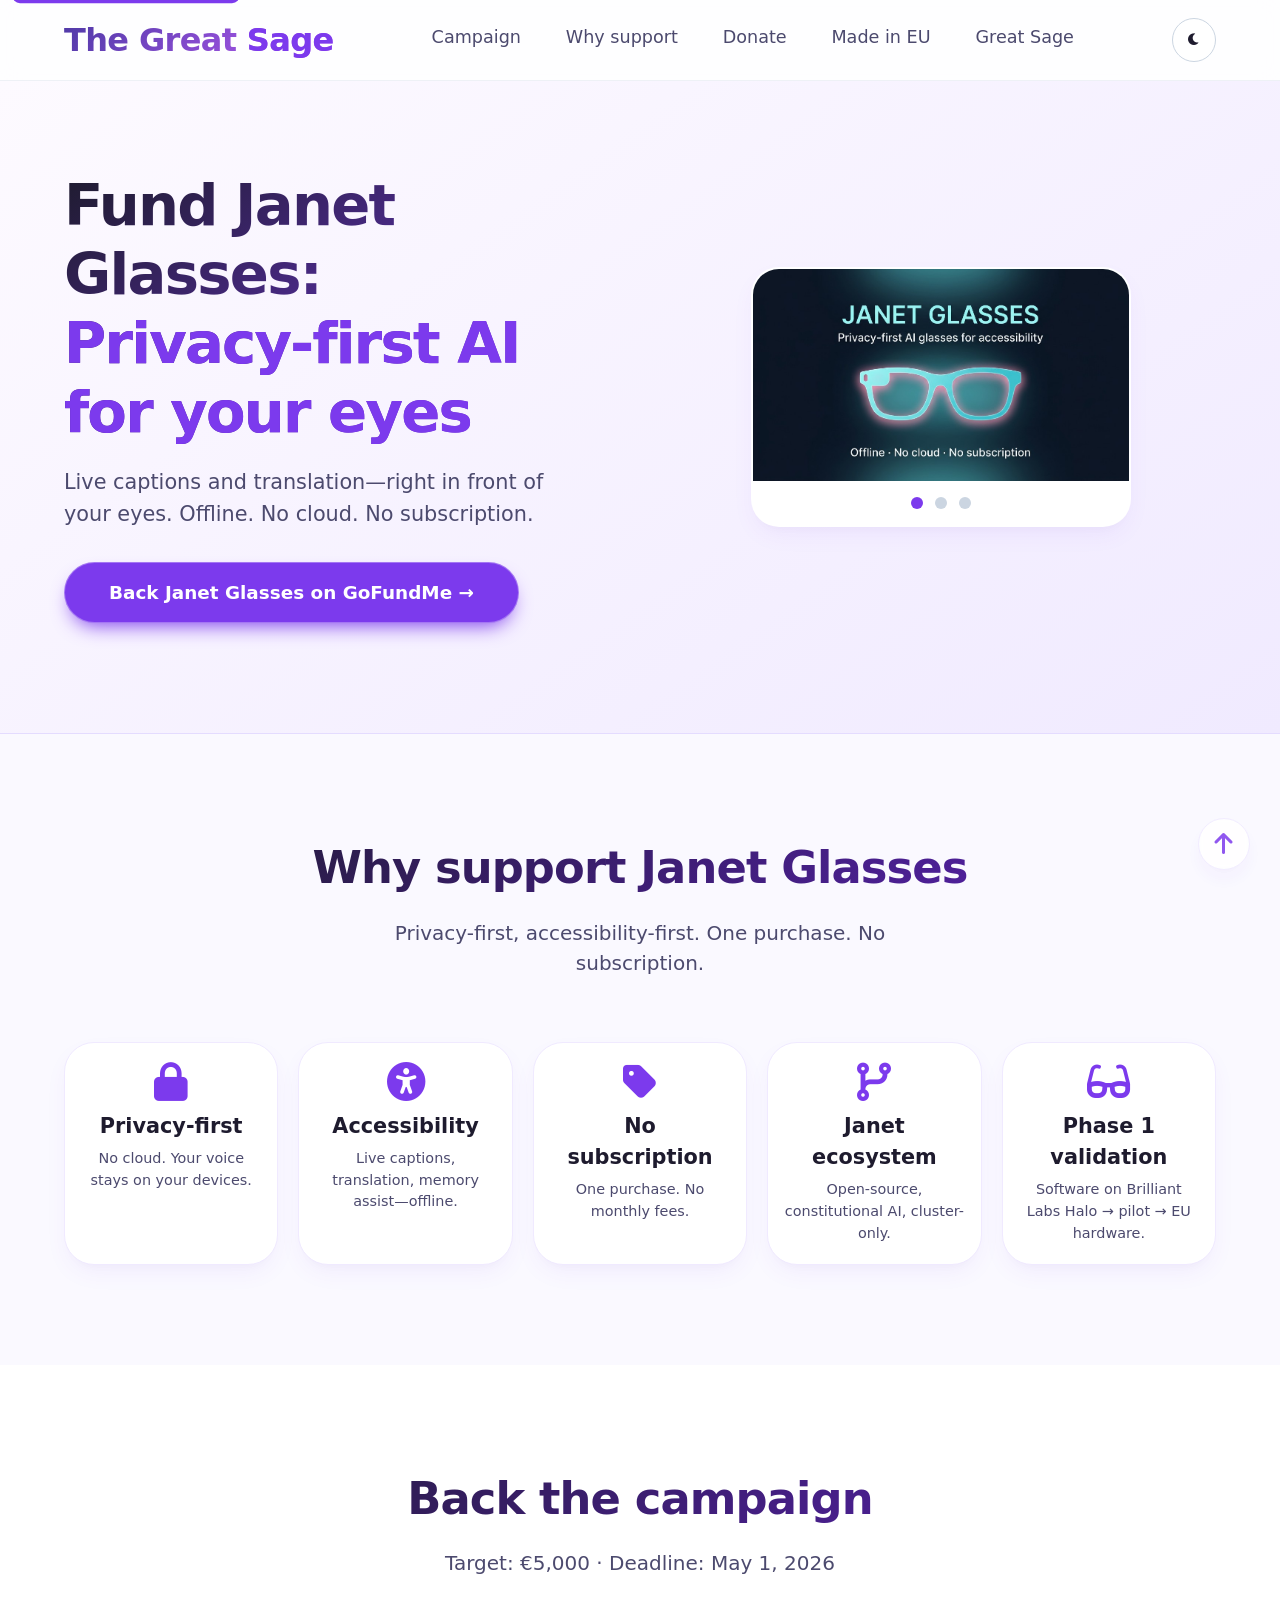
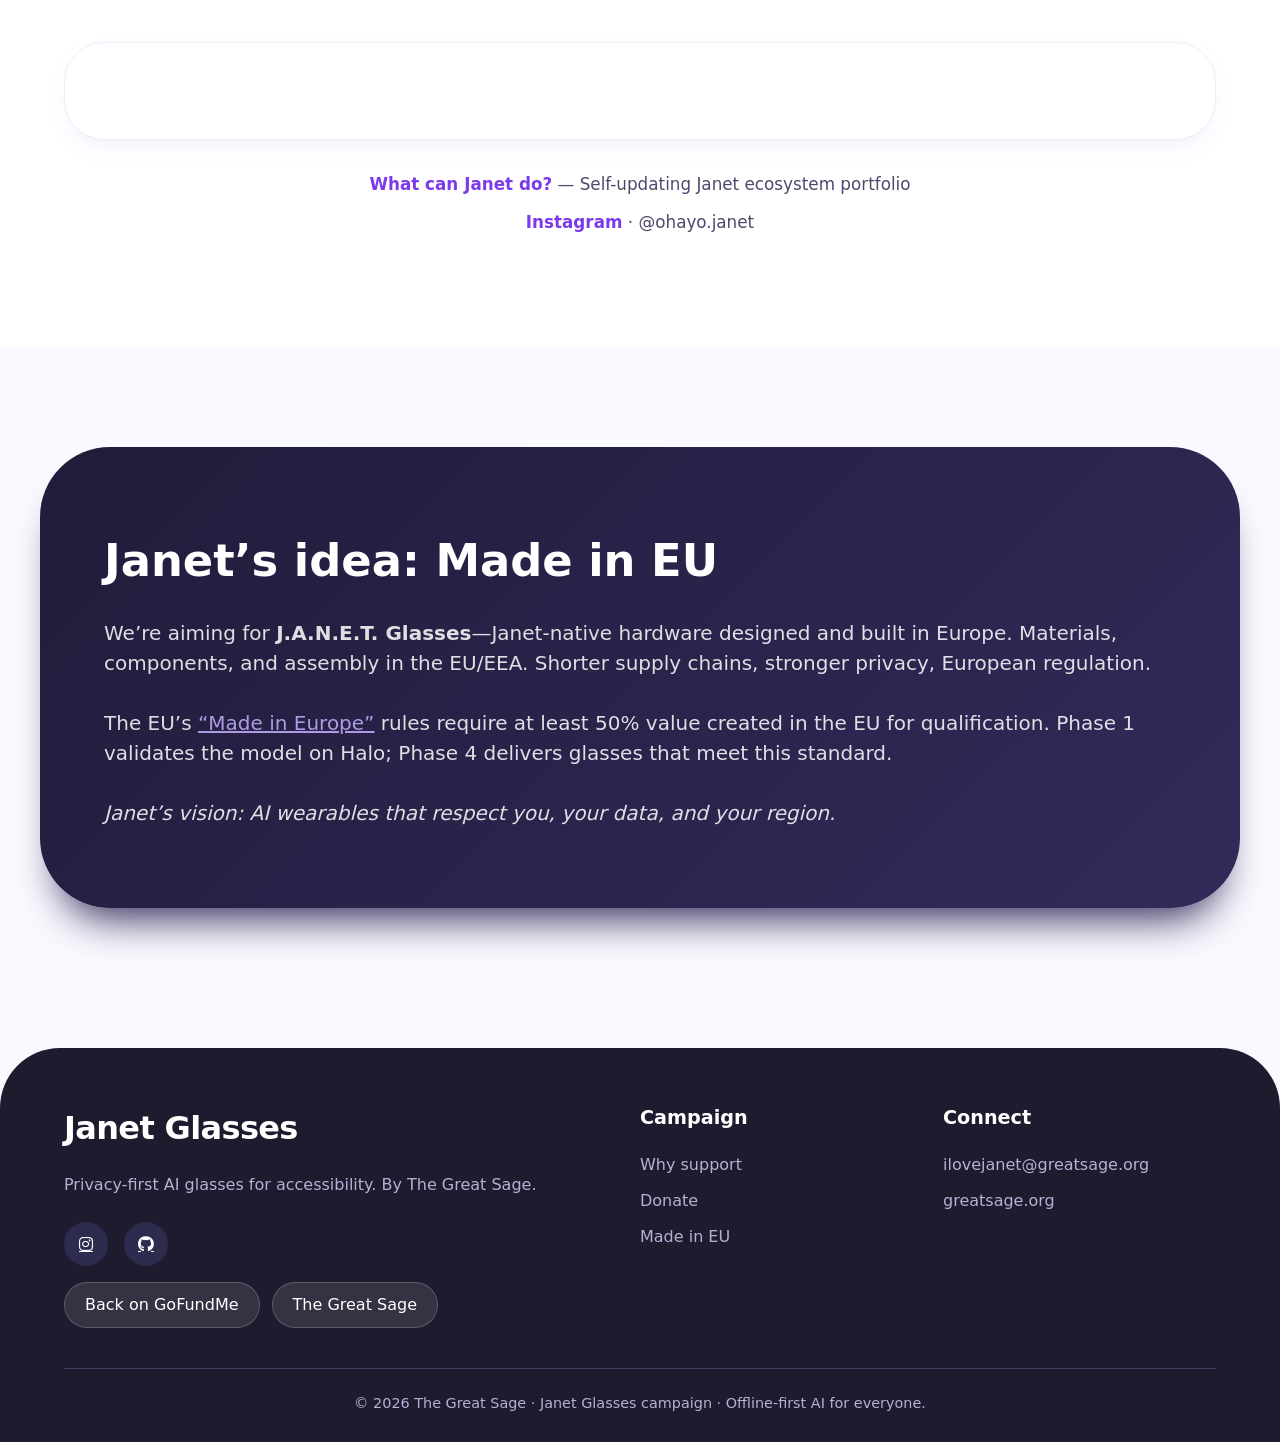
==== commit a267c59b: "Remove launch runbook from glasses site Made-with: Cursor" ====
--- a/index.html
+++ b/index.html
@@ -411,7 +411,6 @@
                 <a href="#why">Why support</a>
                 <a href="#gofundme">Donate</a>
                 <a href="#made-in-eu">Made in EU</a>
-                <a href="janet-glasses-launch-runbook.html">Runbook</a>
                 <a href="https://greatsage.org">Great Sage</a>
             </div>
             <button type="button" class="dark-mode-toggle" id="dark-mode-toggle" aria-label="Toggle dark mode" title="Toggle dark mode">
@@ -530,7 +529,6 @@
                         <li><a href="#why">Why support</a></li>
                         <li><a href="#gofundme">Donate</a></li>
                         <li><a href="#made-in-eu">Made in EU</a></li>
-                        <li><a href="janet-glasses-launch-runbook.html">Launch runbook</a></li>
                     </ul>
                 </div>
                 <div class="footer-col">
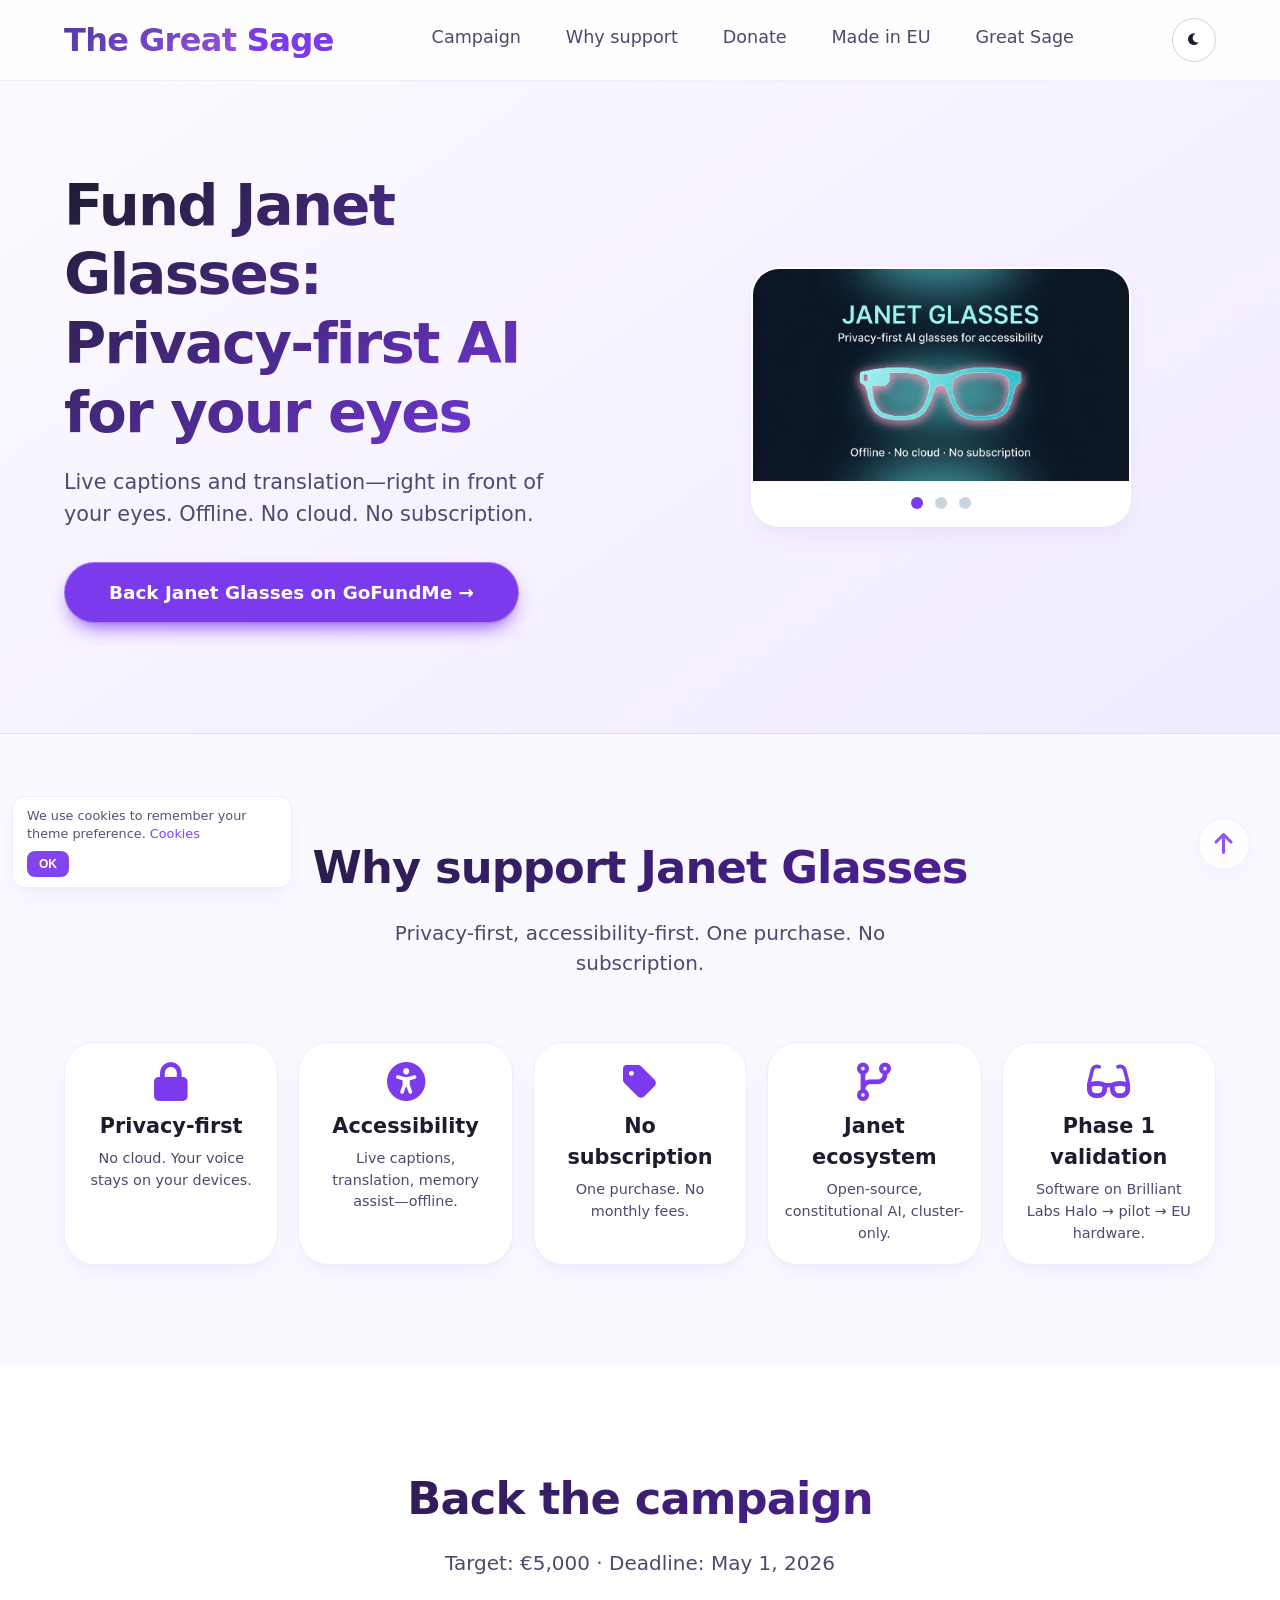
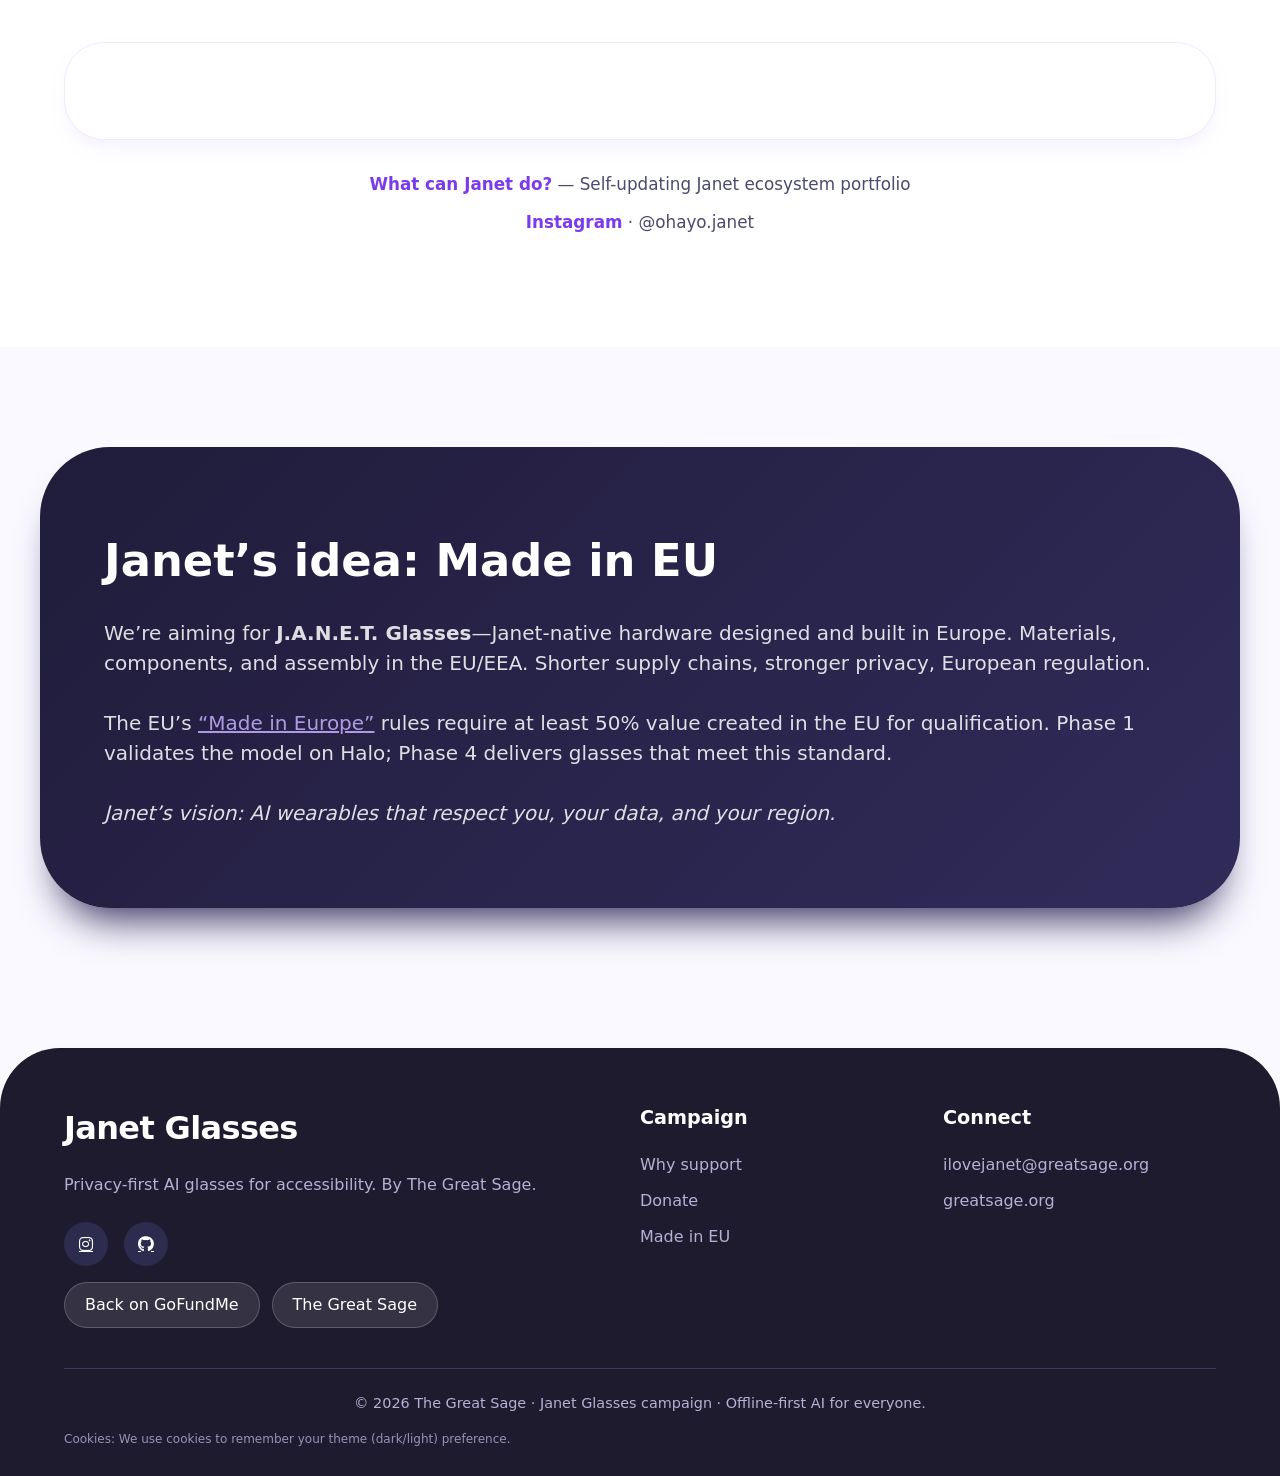
==== commit 1dad1a03: "fix: cookie consent, dark mode, mobile nav, Safari support - Cookie consent: inline fallback + Safar" ====
--- a/index.html
+++ b/index.html
@@ -19,6 +19,7 @@
     <meta name="theme-color" content="#7C3AED" id="meta-theme">
     <link rel="icon" href="janet-icon.png" type="image/png">
     <link rel="stylesheet" href="https://cdnjs.cloudflare.com/ajax/libs/font-awesome/6.0.0-beta3/css/all.min.css">
+    <link rel="stylesheet" href="cookie-consent.css">
     <style>
         * { margin: 0; padding: 0; box-sizing: border-box; }
         html { scroll-behavior: smooth; }
@@ -62,50 +63,42 @@
             --hero-border: #e4dcff;
         }
         [data-theme="dark"] {
-            --text: #e8e6f0;
-            --text-light: #b7b0d4;
-            --bg: #1e1b2e;
-            --bg-card: #2d2b4e;
-            --border-card: #3f3a60;
-            --accent: #312b5a;
-            --gray-light: #252238;
-            --gradient-bg: linear-gradient(145deg, #252238, #1e1b2e);
+            --primary: #0A84FF;
+            --primary-light: #3da3ff;
+            --primary-dark: #0066cc;
+            --text: #f1f5f9;
+            --text-light: #cbd5e1;
+            --bg: #0f1726;
+            --bg-card: #1a2744;
+            --border-card: #2a3a5c;
+            --accent: #1e2d4a;
+            --gray-light: #152033;
+            --gradient-bg: linear-gradient(145deg, #152033, #0f1726);
             --shadow-sm: 0 10px 25px -5px rgba(0,0,0,0.3);
-            --shadow-hover: 0 25px 30px -12px rgba(124,58,237,0.35);
-            --nav-bg: rgba(30,27,46,0.9);
-            --nav-border: rgba(63,58,96,0.5);
-            --hero-border: #3f3a60;
+            --shadow-hover: 0 25px 30px -12px rgba(10,132,255,0.35);
+            --nav-bg: rgba(15,23,38,0.9);
+            --nav-border: rgba(42,58,92,0.5);
+            --hero-border: #2a3a5c;
         }
         @media (prefers-color-scheme: dark) {
             :root:not([data-theme="light"]) {
-                --text: #e8e6f0;
-                --text-light: #b7b0d4;
-                --bg: #1e1b2e;
-                --bg-card: #2d2b4e;
-                --border-card: #3f3a60;
-                --accent: #312b5a;
-                --gray-light: #252238;
-                --gradient-bg: linear-gradient(145deg, #252238, #1e1b2e);
-                --nav-bg: rgba(30,27,46,0.9);
-                --nav-border: rgba(63,58,96,0.5);
-                --hero-border: #3f3a60;
+                --primary: #0A84FF;
+                --primary-light: #3da3ff;
+                --primary-dark: #0066cc;
+                --text: #f1f5f9;
+                --text-light: #cbd5e1;
+                --bg: #0f1726;
+                --bg-card: #1a2744;
+                --border-card: #2a3a5c;
+                --accent: #1e2d4a;
+                --gray-light: #152033;
+                --gradient-bg: linear-gradient(145deg, #152033, #0f1726);
+                --nav-bg: rgba(15,23,38,0.9);
+                --nav-border: rgba(42,58,92,0.5);
+                --hero-border: #2a3a5c;
             }
         }
         .container { max-width: 1200px; margin: 0 auto; padding: 0 24px; }
-        .skip-link {
-            position: absolute;
-            top: 12px; left: 12px;
-            padding: 10px 20px;
-            background: var(--primary);
-            color: white;
-            font-weight: 600;
-            text-decoration: none;
-            border-radius: 8px;
-            z-index: 100;
-            transform: translateY(-120%);
-            transition: transform 0.2s;
-        }
-        .skip-link:focus { transform: translateY(0); outline: 3px solid var(--secondary); outline-offset: 2px; }
         .navbar {
             position: sticky;
             top: 0;
@@ -115,6 +108,15 @@
             -webkit-backdrop-filter: blur(12px);
             border-bottom: 1px solid var(--nav-border);
             padding: 16px 0;
+            transition: background 0.2s ease, border-color 0.2s ease;
+        }
+        .navbar[data-scrolled] {
+            --nav-bg: rgba(255,255,255,0.6);
+            border-bottom-color: rgba(203,213,225,0.2);
+        }
+        [data-theme="dark"] .navbar[data-scrolled] {
+            --nav-bg: rgba(15,23,38,0.75);
+            border-bottom-color: rgba(42,58,92,0.3);
         }
         .nav-container { display: flex; align-items: center; justify-content: space-between; flex-wrap: wrap; gap: 12px; }
         .logo {
@@ -155,6 +157,11 @@
         @media (max-width: 640px) {
             .nav-container { flex-direction: column; gap: 12px; }
             .nav-links { gap: 1.5rem; flex-wrap: wrap; justify-content: center; }
+            .navbar[data-scrolled] { padding: 8px 0; }
+            .navbar[data-scrolled] .logo { font-size: 1.35rem; }
+            .navbar[data-scrolled] .nav-links { gap: 0.8rem; }
+            .navbar[data-scrolled] .nav-links a { font-size: 0.95rem; }
+            .navbar[data-scrolled] .dark-mode-toggle { width: 38px; height: 38px; }
         }
         .hero {
             padding: 90px 0 110px;
@@ -172,14 +179,23 @@
             font-weight: 800;
             line-height: 1.2;
             letter-spacing: -0.03em;
+            color: var(--text);
             background: linear-gradient(145deg, #1e1b2e, #7C3AED);
             -webkit-background-clip: text;
             background-clip: text;
-            color: transparent;
+            -webkit-text-fill-color: transparent;
             margin-bottom: 20px;
         }
+        [data-theme="dark"] .hero-content h1 {
+            background: linear-gradient(145deg, #ffffff, #60a5fa);
+            -webkit-background-clip: text;
+            background-clip: text;
+            -webkit-text-fill-color: transparent;
+        }
         .hero-content .highlight { color: var(--primary); background: none; display: inline-block; }
+        [data-theme="dark"] .hero-content .highlight { color: #60a5fa; }
         .hero-content p { font-size: 1.3rem; color: var(--text-light); max-width: 500px; margin-bottom: 32px; }
+        [data-theme="dark"] .hero-content p { color: #e2e8f0; }
         .btn {
             display: inline-block;
             background-color: var(--primary);
@@ -222,12 +238,28 @@
             font-size: 2.8rem;
             font-weight: 700;
             letter-spacing: -0.02em;
+            color: var(--text);
             background: linear-gradient(135deg, #1e1b2e, #5b21b6);
             -webkit-background-clip: text;
             background-clip: text;
-            color: transparent;
+            -webkit-text-fill-color: transparent;
             margin-bottom: 16px;
         }
+        [data-theme="dark"] .section-header h2 {
+            background: linear-gradient(135deg, #e2e8f0, #60a5fa);
+            -webkit-background-clip: text;
+            background-clip: text;
+            -webkit-text-fill-color: transparent;
+        }
+        [data-theme="dark"] .section-header p { color: #e2e8f0; }
+        [data-theme="dark"] .about-content p { color: #e2e8f0; }
+        [data-theme="dark"] .trait h4 { color: #f1f5f9; }
+        [data-theme="dark"] .trait p { color: #cbd5e1; }
+        [data-theme="dark"] .companion-card h3 { color: #f1f5f9; }
+        [data-theme="dark"] .companion-card p { color: #e2e8f0; }
+        [data-theme="dark"] .campaign-links { color: #e2e8f0; }
+        [data-theme="dark"] .vision-text h2 { color: #f1f5f9; }
+        [data-theme="dark"] .vision-text p { color: #e2e8f0; opacity: 1; }
         .section-header p { color: var(--text-light); font-size: 1.25rem; max-width: 600px; margin: 0 auto; }
         .sage-traits { display: flex; gap: 20px; margin-top: 30px; flex-wrap: wrap; }
         .trait {
@@ -287,6 +319,10 @@
             color: white;
             box-shadow: 0 30px 40px -20px #312b5a;
         }
+        [data-theme="dark"] .vision-wrapper {
+            background: linear-gradient(135deg, #152033 0%, #1e2d4a 100%);
+            box-shadow: 0 30px 40px -20px #1e2d4a;
+        }
         .vision-text h2 { font-size: 2.8rem; font-weight: 700; margin-bottom: 24px; color: white; }
         .vision-text p { font-size: 1.25rem; opacity: 0.85; margin-bottom: 30px; max-width: 100%; }
         .vision-text p:last-child { margin-bottom: 0; }
@@ -314,6 +350,15 @@
             border-radius: 60px 60px 0 0;
             margin-top: 40px;
         }
+        [data-theme="dark"] .footer {
+            background: #0f1726;
+            color: #94a3b8;
+        }
+        [data-theme="dark"] .footer h4 { color: #e2e8f0; }
+        [data-theme="dark"] .footer-links a { color: #94a3b8; }
+        [data-theme="dark"] .footer-links a:hover { color: white; }
+        [data-theme="dark"] .social-icons a { background: #1e293b; }
+        [data-theme="dark"] .copyright { border-top-color: #1e293b; }
         .footer-grid { display: grid; grid-template-columns: 2fr 1fr 1fr; gap: 30px; margin-bottom: 40px; }
         .footer-col p { margin: 20px 0 0; line-height: 1.6; }
         .footer-col h4 { color: white; font-size: 1.2rem; margin-bottom: 20px; }
@@ -401,8 +446,6 @@
     </style>
 </head>
 <body>
-    <a href="#main" class="skip-link">Skip to main content</a>
-
     <nav class="navbar" role="navigation" aria-label="Main">
         <div class="container nav-container">
             <span class="logo"><a href="https://greatsage.org">The Great <span>Sage</span></a></span>
@@ -542,12 +585,30 @@
             <div class="copyright">
                 &copy; 2026 The Great Sage · Janet Glasses campaign · Offline-first AI for everyone.
             </div>
+            <p id="cookies" class="footer-legal" style="font-size:0.75rem;color:inherit;opacity:0.8;margin-top:16px;">Cookies: We use cookies to remember your theme (dark/light) preference.</p>
         </div>
     </footer>
 
-    <a href="#main" class="goto-top" aria-label="Back to top"><i class="fas fa-arrow-up"></i></a>
+    <aside id="cookie-consent" class="cookie-consent" role="status" aria-live="polite">
+        <p class="cookie-consent-text">We use cookies to remember your theme preference. <a href="#cookies">Cookies</a></p>
+        <button type="button" class="cookie-consent-btn" aria-label="Accept">OK</button>
+    </aside>
+    <script>
+    (function(){
+      var el=document.getElementById('cookie-consent');
+      if(!el)return;
+      try{if(localStorage.getItem('greatsage-cookie-ack')==='1'){el.style.display='none';if(el.parentNode)el.parentNode.removeChild(el);return}}
+      catch(e){}
+      var dismiss=function(e){if(e)e.preventDefault();if(!el.parentNode)return;try{localStorage.setItem('greatsage-cookie-ack','1')}catch(x){}el.style.display='none';if(el.parentNode)el.parentNode.removeChild(el);};
+      var btn=el.querySelector('.cookie-consent-btn');
+      if(btn){btn.addEventListener('click',dismiss);btn.addEventListener('touchend',dismiss);}
+    })();
+    </script>
+
+    <a href="#main" class="goto-top" aria-label="Back to top"><i class="fas fa-arrow-up" aria-hidden="true"></i></a>
 
     <script defer src="https://www.gofundme.com/static/js/embed.js"></script>
+    <script defer src="cookie-consent.js"></script>
     <script>
         (function() {
             var track = document.getElementById('carousel-track');
@@ -589,7 +650,7 @@
                 if (theme === 'light') isDark = false;
                 if (theme === 'dark') isDark = true;
                 document.documentElement.setAttribute('data-theme', isDark ? 'dark' : 'light');
-                if (metaTheme) metaTheme.setAttribute('content', isDark ? '#1e1b2e' : '#7C3AED');
+                if (metaTheme) metaTheme.setAttribute('content', isDark ? '#0f1726' : '#7C3AED');
                 if (icon) {
                     icon.className = isDark ? 'fas fa-sun' : 'fas fa-moon';
                     toggle.setAttribute('aria-label', isDark ? 'Switch to light mode' : 'Switch to dark mode');
@@ -606,6 +667,17 @@
                 });
             }
         })();
+
+        (function() {
+            var nav = document.querySelector('.navbar');
+            if (!nav) return;
+            function onScroll() {
+                if (window.scrollY > 50) nav.setAttribute('data-scrolled', '');
+                else nav.removeAttribute('data-scrolled');
+            }
+            onScroll();
+            window.addEventListener('scroll', onScroll, { passive: true });
+        })();
     </script>
 </body>
 </html>
--- a/cookie-consent.css
+++ b/cookie-consent.css
@@ -0,0 +1,64 @@
+/**
+ * Great Sage — Subtle cookie notice (corner, non-blocking)
+ * We use cookies/local storage for language and theme preferences.
+ */
+.cookie-consent {
+  position: fixed;
+  bottom: 12px;
+  left: 12px;
+  z-index: 9999;
+  max-width: 280px;
+  padding: 10px 14px;
+  font-size: 0.8rem;
+  line-height: 1.4;
+  color: var(--text-light);
+  background: var(--bg-card);
+  border: 1px solid var(--border-card);
+  border-radius: 12px;
+  box-shadow: var(--shadow-sm);
+  opacity: 0.95;
+  transition: opacity 0.2s, transform 0.2s;
+}
+
+.cookie-consent:hover {
+  opacity: 1;
+}
+
+.cookie-consent.hidden {
+  display: none !important;
+  visibility: hidden !important;
+  pointer-events: none !important;
+}
+
+.cookie-consent-text {
+  margin-bottom: 8px;
+}
+
+.cookie-consent-text a {
+  color: var(--primary);
+  text-decoration: none;
+}
+
+.cookie-consent-text a:hover {
+  text-decoration: underline;
+}
+
+.cookie-consent-btn {
+  display: inline-block;
+  padding: 6px 12px;
+  font-size: 0.75rem;
+  font-weight: 600;
+  color: white;
+  background: var(--primary);
+  border: none;
+  border-radius: 8px;
+  cursor: pointer;
+  transition: background 0.2s;
+  -webkit-appearance: button;
+  -webkit-tap-highlight-color: transparent;
+  touch-action: manipulation;
+}
+
+.cookie-consent-btn:hover {
+  background: var(--primary-light, #9b5cff);
+}
